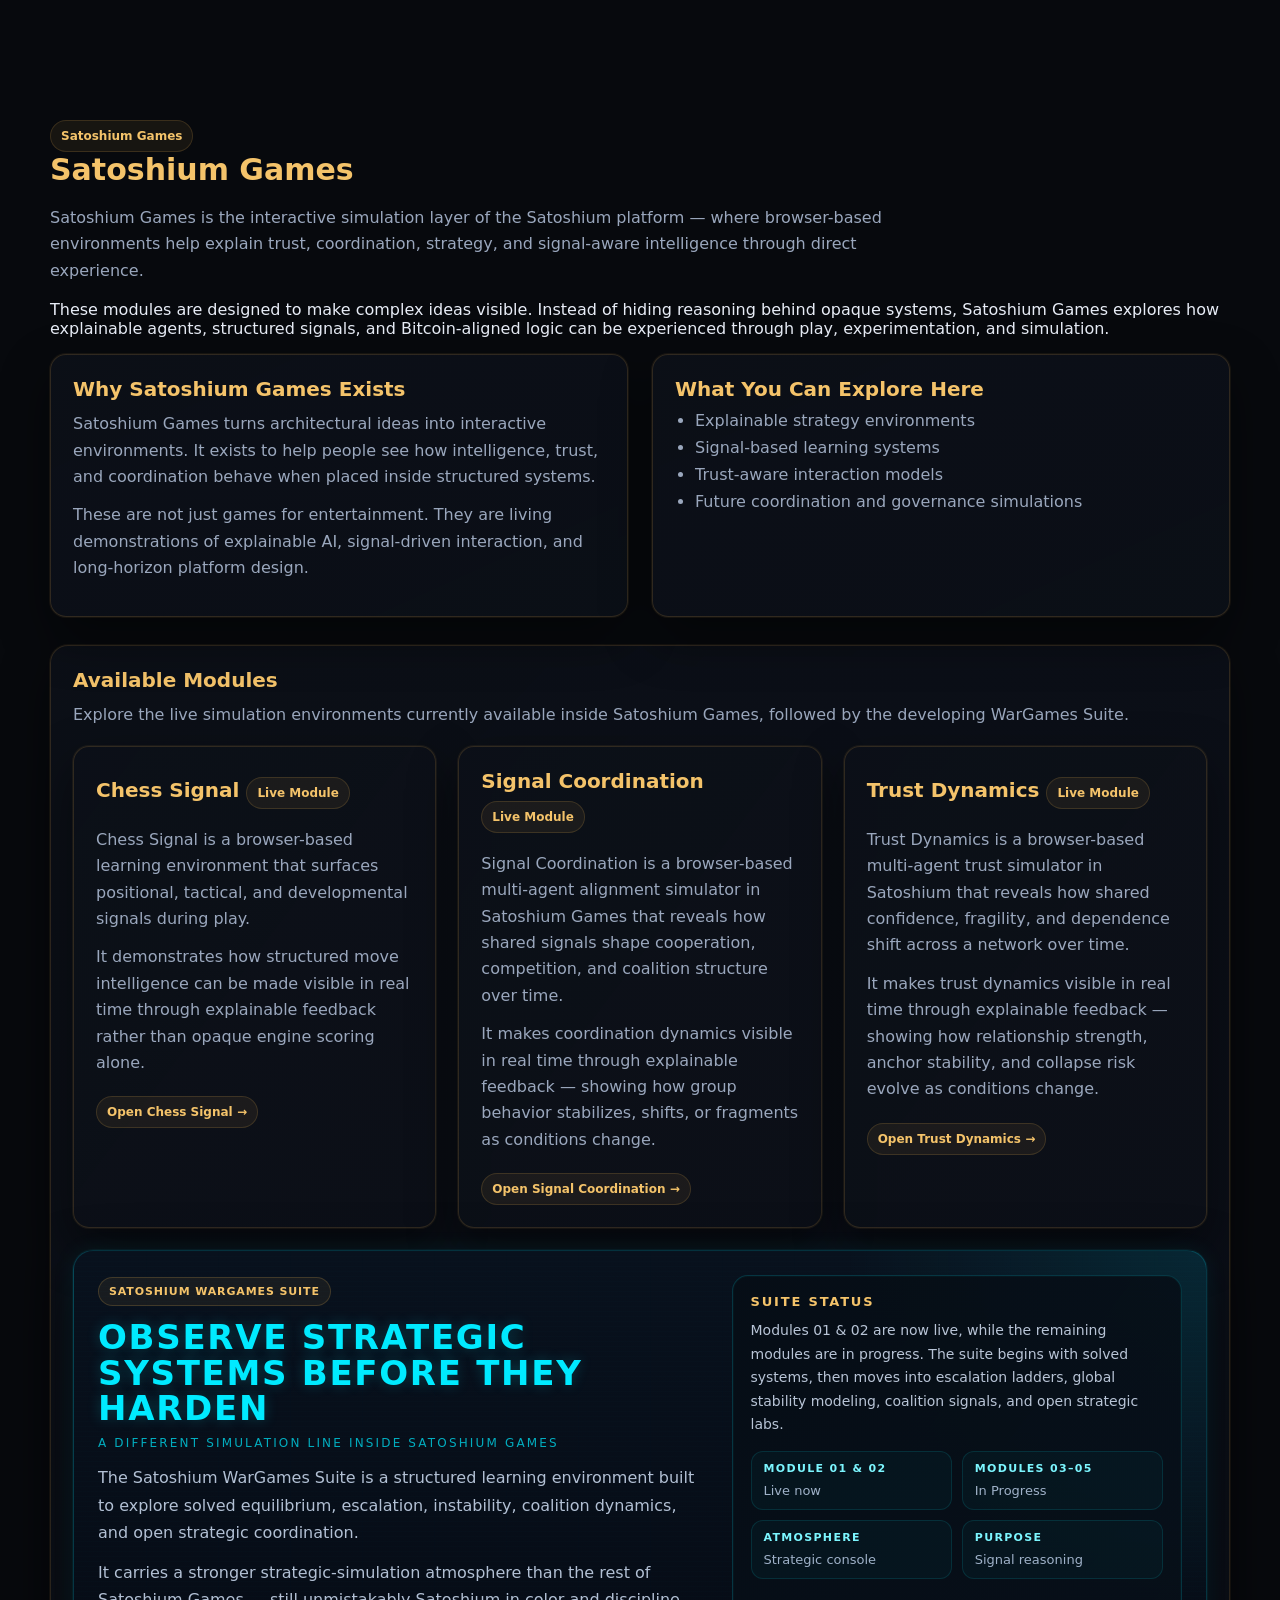
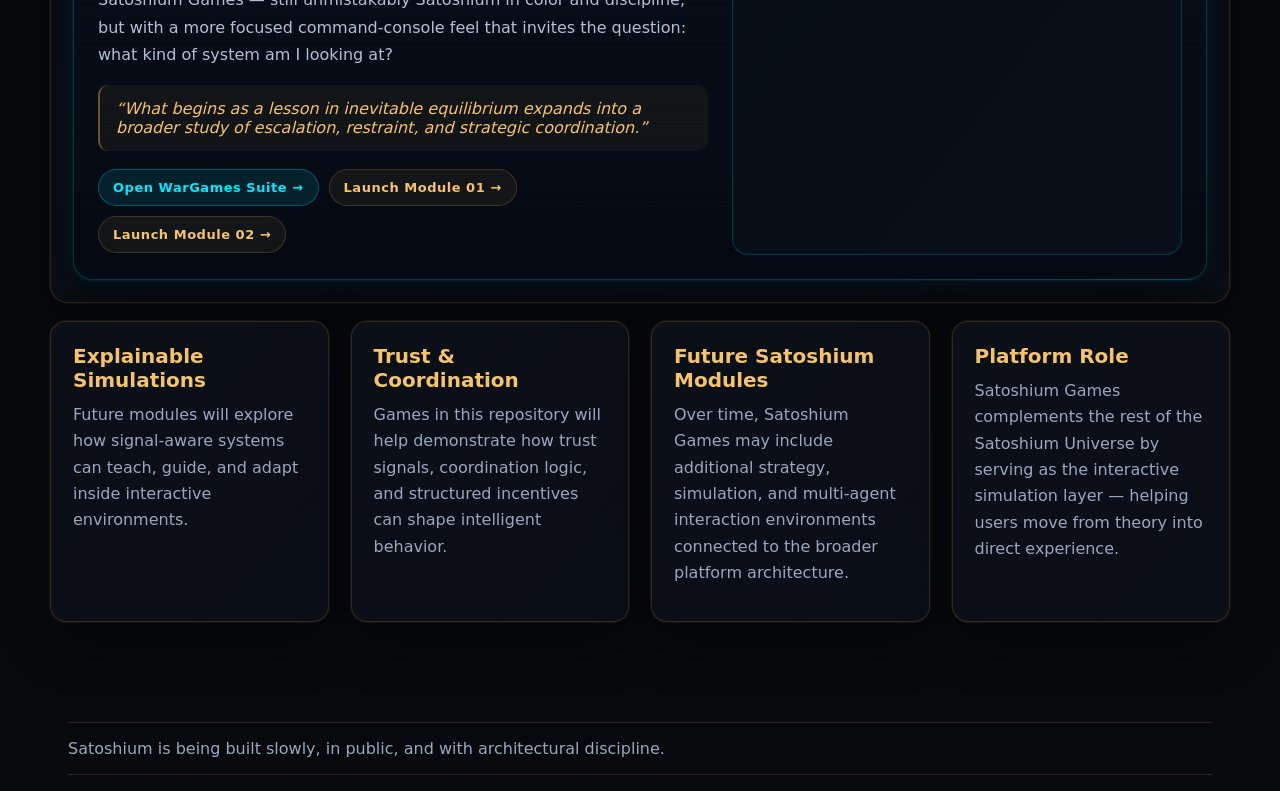
==== index.html @ 87c53e8c "Update index.html" ====
<!doctype html>
<html lang="en">
<head>
<meta charset="utf-8">
<meta name="viewport" content="width=device-width,initial-scale=1">
<link rel="icon" type="image/svg+xml" href="/assets/favicon.svg">
<link rel="alternate icon" href="/assets/favicon.ico">
<link rel="apple-touch-icon" href="/assets/apple-touch-icon.png">
<meta name="theme-color" content="#FF2BD6">

<title>Satoshium Games</title>
<style>
:root{
  --card-wm: url('https://satoshium.link/assets/seal.png');
  --bg:#07090d;
  --panel:#0c1018;
  --text:#e8edf7;
  --muted:#9aa7bd;
  --gold:#d6a34a;
  --gold2:#f4c36a;
  --line:rgba(214,163,74,.18);

  --cyan:#00eaff;
  --cyan2:#7cf6ff;
  --cyan-line:rgba(0,234,255,.18);
  --cyan-line-strong:rgba(0,234,255,.28);
  --cyan-glow:rgba(0,234,255,.12);

  --war-bg1:#050912;
  --war-bg2:#08111d;
  --war-panel:rgba(7,15,24,.95);
  --war-line:rgba(0,234,255,.18);
  --war-gold:rgba(214,163,74,.22);
}
*{box-sizing:border-box}
html,body{
  margin:0;
  padding:0;
  background:var(--bg);
  color:var(--text);
  font-family:system-ui,-apple-system,Segoe UI,Roboto,Arial,sans-serif;
}
body{padding-top:80px}
.wrap{max-width:1180px;margin:0 auto;padding:0 18px}
.wrap.content{
  opacity:0;
  transform:translateY(6px);
  animation:pageEnter .28s cubic-bezier(.22,.61,.36,1) forwards;
}
@keyframes pageEnter{
  to{opacity:1;transform:translateY(0)}
}
.content{padding:40px 0 60px}
h1{font-size:30px;color:var(--gold2);margin:0 0 10px}
h2{font-size:20px;color:var(--gold2);margin:0 0 10px}
h3{font-size:18px;margin:0 0 10px}
.muted{color:var(--muted)}
.pill{
  display:inline-flex;
  align-items:center;
  gap:8px;
  padding:8px 10px;
  border:1px solid var(--line);
  border-radius:999px;
  background:rgba(214,163,74,.08);
  color:var(--gold2);
  font-size:12px;
  font-weight:700;
  text-decoration:none;
}
.section-card{
  margin-top:28px;
  background:linear-gradient(to bottom right, rgba(12,16,24,.94), rgba(12,16,24,.88));
  border:1px solid var(--line);
  border-radius:18px;
  padding:22px;
  box-shadow:0 0 0 1px rgba(214,163,74,.08),0 20px 50px rgba(0,0,0,.45);
}
.grid{
  display:grid;
  grid-template-columns:repeat(auto-fit,minmax(260px,1fr));
  gap:22px;
  margin-top:18px;
}
.games-intro-grid{
  display:grid;
  grid-template-columns:repeat(auto-fit,minmax(320px,1fr));
  gap:24px;
}
.modules-grid-3{
  display:grid;
  grid-template-columns:repeat(3,minmax(0,1fr));
  gap:22px;
  margin-top:18px;
}
.card{
  position:relative;
  overflow:hidden;
  background:linear-gradient(to bottom right, rgba(12,16,24,.94), rgba(12,16,24,.88));
  border:1px solid var(--line);
  border-radius:16px;
  padding:22px;
  box-shadow:0 0 0 1px rgba(214,163,74,.08),0 20px 50px rgba(0,0,0,.45);
  transition:transform .15s ease, box-shadow .15s ease;
}
.card:hover{
  transform:translateY(-4px);
  box-shadow:0 0 0 1px rgba(214,163,74,.12),0 24px 60px rgba(0,0,0,.55);
}
.card::before{
  content:"";
  position:absolute;
  inset:-60px;
  background-image:var(--card-wm);
  background-repeat:no-repeat;
  background-size:min(720px,70vw);
  background-position:right -140px center;
  opacity:.03;
  filter:blur(1px);
  pointer-events:none;
}
.card p{color:var(--muted);margin:0 0 12px;line-height:1.65}
.card .pill{margin-top:8px}
.hero-note{margin-top:18px;max-width:860px;line-height:1.65}
.reflection{margin:40px auto 0;color:var(--muted)}
hr{border:none;border-top:1px solid rgba(214,163,74,.18);margin:16px 0}
ul{
  margin:0;
  padding-left:20px;
  color:var(--muted);
}
li{margin-bottom:8px}
.button{
  display:inline-block;
  margin-top:10px;
  padding:10px 14px;
  border:1px solid var(--line);
  border-radius:999px;
  background:rgba(214,163,74,.08);
  color:var(--gold2);
  font-size:13px;
  font-weight:700;
  text-decoration:none;
}
.button:hover{
  background:rgba(214,163,74,.14);
}

/* ===== WarGames Suite row ===== */
.wargames-row{
  margin-top:22px;
  position:relative;
  overflow:hidden;
  border-radius:20px;
  padding:24px;
  background:
    radial-gradient(circle at top right, rgba(0,234,255,.10), transparent 28%),
    linear-gradient(180deg, var(--war-bg2) 0%, var(--war-bg1) 100%);
  border:1px solid var(--cyan-line);
  box-shadow:
    0 0 0 1px rgba(0,234,255,.05),
    0 0 22px rgba(0,234,255,.08),
    0 24px 60px rgba(0,0,0,.52);
}
.wargames-row::before{
  content:"";
  position:absolute;
  inset:0;
  background:
    repeating-linear-gradient(
      to bottom,
      rgba(0,234,255,.024) 0px,
      rgba(0,234,255,.024) 1px,
      transparent 1px,
      transparent 5px
    );
  opacity:.38;
  pointer-events:none;
}
.wargames-row::after{
  content:"";
  position:absolute;
  inset:0;
  background:
    linear-gradient(to right, rgba(0,234,255,.03) 1px, transparent 1px),
    linear-gradient(to bottom, rgba(0,234,255,.02) 1px, transparent 1px);
  background-size:72px 72px;
  opacity:.14;
  pointer-events:none;
}

.wargames-inner{
  position:relative;
  z-index:1;
  display:grid;
  grid-template-columns:1.15fr .85fr;
  gap:24px;
  align-items:stretch;
}

.wargames-copy{
  padding:2px 0;
}

.wargames-kicker{
  display:inline-flex;
  align-items:center;
  gap:8px;
  padding:7px 10px;
  border:1px solid var(--war-gold);
  border-radius:999px;
  background:rgba(214,163,74,.08);
  color:var(--gold2);
  font-size:11px;
  font-weight:700;
  letter-spacing:.08em;
  text-transform:uppercase;
  margin-bottom:14px;
}

.wargames-title{
  margin:0 0 10px;
  color:var(--cyan);
  font-size:34px;
  line-height:1.04;
  letter-spacing:.05em;
  text-transform:uppercase;
  text-shadow:0 0 14px rgba(0,234,255,.22);
}

.wargames-subtitle{
  margin:0 0 14px;
  color:rgba(0,234,255,.72);
  font-size:12px;
  letter-spacing:.18em;
  text-transform:uppercase;
}

.wargames-copy p{
  color:#b2c0d4;
  margin:0 0 12px;
  line-height:1.72;
  max-width:720px;
}

.wargames-quote{
  margin-top:16px;
  padding:14px 16px;
  border-left:2px solid rgba(214,163,74,.45);
  background:rgba(214,163,74,.06);
  border-radius:10px;
  color:var(--gold2);
  font-style:italic;
}

.wargames-side{
  background:linear-gradient(to bottom right, rgba(6,14,22,.96), rgba(8,16,26,.92));
  border:1px solid var(--cyan-line);
  border-radius:16px;
  padding:18px;
  box-shadow:inset 0 0 0 1px rgba(0,234,255,.03);
}

.wargames-side h3{
  color:var(--gold2);
  font-size:13px;
  letter-spacing:.14em;
  text-transform:uppercase;
  margin:0 0 10px;
}

.wargames-side p{
  color:#b8c4d6;
  margin:0 0 12px;
  line-height:1.68;
  font-size:14px;
}

.wargames-status-grid{
  display:grid;
  grid-template-columns:repeat(2,minmax(0,1fr));
  gap:10px;
  margin-top:14px;
}

.wargames-status{
  border:1px solid rgba(0,234,255,.12);
  border-radius:12px;
  padding:10px 12px;
  background:rgba(0,234,255,.03);
}

.wargames-status strong{
  display:block;
  color:var(--cyan2);
  font-size:11px;
  letter-spacing:.12em;
  text-transform:uppercase;
  margin-bottom:5px;
}

.wargames-status span{
  color:#9fb1c8;
  font-size:13px;
}

.wargames-actions{
  display:flex;
  flex-wrap:wrap;
  gap:10px;
  margin-top:18px;
}

.wargames-button{
  display:inline-flex;
  align-items:center;
  gap:8px;
  padding:10px 14px;
  border-radius:999px;
  text-decoration:none;
  font-size:13px;
  font-weight:700;
  letter-spacing:.04em;
}

.wargames-button.primary{
  border:1px solid var(--cyan-line-strong);
  background:rgba(0,234,255,.10);
  color:var(--cyan);
}

.wargames-button.primary:hover{
  background:rgba(0,234,255,.14);
}

.wargames-button.secondary{
  border:1px solid rgba(214,163,74,.22);
  background:rgba(214,163,74,.07);
  color:var(--gold2);
}

.wargames-button.secondary:hover{
  background:rgba(214,163,74,.11);
}

.section-subnote{
  color:var(--muted);
  margin-top:6px;
  line-height:1.65;
}

@media (max-width:980px){
  .modules-grid-3{
    grid-template-columns:1fr;
  }
  .wargames-inner{
    grid-template-columns:1fr;
  }
}

@media (max-width:640px){
  .wargames-title{font-size:28px}
}
</style>
</head>
<body id="top">
<div id="topbar-slot" data-topbar="universe"></div>
<script src="https://satoshium.link/components/topbar-loader.js"></script>

<main class="wrap content">
  <div class="pill">Satoshium Games</div>
  <h1>Satoshium Games</h1>
  <p class="muted hero-note">
    Satoshium Games is the interactive simulation layer of the Satoshium platform — where browser-based environments help explain trust, coordination, strategy, and signal-aware intelligence through direct experience.
  </p>
  <p>
    These modules are designed to make complex ideas visible. Instead of hiding reasoning behind opaque systems, Satoshium Games explores how explainable agents, structured signals, and Bitcoin-aligned logic can be experienced through play, experimentation, and simulation.
  </p>

  <div class="games-intro-grid">

    <div class="card">
      <h2>Why Satoshium Games Exists</h2>
      <p>
        Satoshium Games turns architectural ideas into interactive environments. It exists to help people see how intelligence, trust, and coordination behave when placed inside structured systems.
      </p>
      <p>
        These are not just games for entertainment. They are living demonstrations of explainable AI, signal-driven interaction, and long-horizon platform design.
      </p>
    </div>

    <div class="card">
      <h2>What You Can Explore Here</h2>
      <ul>
        <li>Explainable strategy environments</li>
        <li>Signal-based learning systems</li>
        <li>Trust-aware interaction models</li>
        <li>Future coordination and governance simulations</li>
      </ul>
    </div>

  </div>

  <section class="section-card" style="--card-wm:url('https://satoshium.link/assets/seal.png');">
    <h2>Available Modules</h2>
    <p class="section-subnote">
      Explore the live simulation environments currently available inside Satoshium Games, followed by the developing WarGames Suite.
    </p>

    <div class="modules-grid-3">

      <div class="card" style="--card-wm:url('https://satoshium.link/assets/seal.png');">
        <h2>Chess Signal <span class="pill" style="margin-bottom:8px;">Live Module</span></h2>
        <p>
          Chess Signal is a browser-based learning environment that surfaces positional, tactical, and developmental signals during play.
        </p>
        <p>
          It demonstrates how structured move intelligence can be made visible in real time through explainable feedback rather than opaque engine scoring alone.
        </p>
        <a href="./apps/chess-signal/" class="pill">Open Chess Signal →</a>
      </div>

      <div class="card" style="--card-wm:url('https://satoshium.link/assets/seal.png');">
        <h2>Signal Coordination <span class="pill" style="margin-bottom:8px;">Live Module</span></h2>
        <p>
          Signal Coordination is a browser-based multi-agent alignment simulator in Satoshium Games that reveals how shared signals shape cooperation, competition, and coalition structure over time.
        </p>
        <p>
          It makes coordination dynamics visible in real time through explainable feedback — showing how group behavior stabilizes, shifts, or fragments as conditions change.
        </p>
        <a href="./apps/signal-coordination/" class="pill">Open Signal Coordination →</a>
      </div>

      <div class="card" style="--card-wm:url('https://satoshium.link/assets/seal.png');">
        <h2>Trust Dynamics <span class="pill" style="margin-bottom:8px;">Live Module</span></h2>
        <p>
          Trust Dynamics is a browser-based multi-agent trust simulator in Satoshium that reveals how shared confidence, fragility, and dependence shift across a network over time.
        </p>
        <p>
          It makes trust dynamics visible in real time through explainable feedback — showing how relationship strength, anchor stability, and collapse risk evolve as conditions change.
        </p>
        <a href="./apps/trust-dynamics/" class="pill">Open Trust Dynamics →</a>
      </div>

    </div>

    <div class="wargames-row">
      <div class="wargames-inner">

        <div class="wargames-copy">
          <div class="wargames-kicker">Satoshium WarGames Suite</div>
          <h2 class="wargames-title">Observe strategic systems before they harden</h2>
          <div class="wargames-subtitle">A different simulation line inside Satoshium Games</div>
          <p>
            The Satoshium WarGames Suite is a structured learning environment built to explore solved equilibrium, escalation, instability, coalition dynamics, and open strategic coordination.
          </p>
          <p>
            It carries a stronger strategic-simulation atmosphere than the rest of Satoshium Games — still unmistakably Satoshium in color and discipline, but with a more focused command-console feel that invites the question: what kind of system am I looking at?
          </p>
          <div class="wargames-quote">
            “What begins as a lesson in inevitable equilibrium expands into a broader study of escalation, restraint, and strategic coordination.”
          </div>

          <div class="wargames-actions">
            <a href="./apps/wargames-suite/" class="wargames-button primary">Open WarGames Suite →</a>
            <a href="https://satoshium.games/apps/wargames-suite/tic-tac-toe-signal/" class="wargames-button secondary">Launch Module 01 →</a>
            <a href="https://satoshium.games/apps/wargames-suite/escalation-ladder/" class="wargames-button secondary">Launch Module 02 →</a>
          </div>
        </div>

        <aside class="wargames-side">
          <h3>Suite Status</h3>
          <p>
            Modules 01 & 02 are now live, while the remaining modules are in progress. The suite begins with solved systems, then moves into escalation ladders, global stability modeling, coalition signals, and open strategic labs.
          </p>
          <div class="wargames-status-grid">
            <div class="wargames-status">
              <strong>Module 01 & 02</strong>
              <span>Live now</span>
            </div>
            <div class="wargames-status">
              <strong>Modules 03–05</strong>
              <span>In Progress</span>
            </div>
            <div class="wargames-status">
              <strong>Atmosphere</strong>
              <span>Strategic console</span>
            </div>
            <div class="wargames-status">
              <strong>Purpose</strong>
              <span>Signal reasoning</span>
            </div>
          </div>
        </aside>

      </div>
    </div>

  </section>

  <section>
    <div class="grid">

      <div class="card" style="--card-wm:url('https://satoshium.link/assets/seal.png');">
        <h2>Explainable Simulations</h2>
        <p>
          Future modules will explore how signal-aware systems can teach, guide, and adapt inside interactive environments.
        </p>
      </div>

      <div class="card" style="--card-wm:url('https://satoshium.link/assets/seal.png');">
        <h2>Trust &amp; Coordination</h2>
        <p>
          Games in this repository will help demonstrate how trust signals, coordination logic, and structured incentives can shape intelligent behavior.
        </p>
      </div>

      <div class="card" style="--card-wm:url('https://satoshium.link/assets/seal.png');">
        <h2>Future Satoshium Modules</h2>
        <p>
          Over time, Satoshium Games may include additional strategy, simulation, and multi-agent interaction environments connected to the broader platform architecture.
        </p>
      </div>

      <div class="card" style="--card-wm:url('https://satoshium.link/assets/seal.png');">
        <h2>Platform Role</h2>
        <p>
          Satoshium Games complements the rest of the Satoshium Universe by serving as the interactive simulation layer — helping users move from theory into direct experience.
        </p>
      </div>

    </div>
  </section>
</main>

<div class="wrap reflection">
  <hr>
  <div id="random-saying" class="muted" style="margin-bottom:14px; max-width:760px;">
    Satoshium is being built slowly, in public, and with architectural discipline.
  </div>
  <hr>
  <div id="footer-container"></div>
</div>

<script src="https://satoshium.link/assets/sayings.js"></script>
<script>
fetch("https://satoshium.link/components/footer.html")
  .then(response => response.text())
  .then(data => {
    document.getElementById("footer-container").innerHTML = data;
  });
</script>
<!-- Cloudflare Web Analytics --><script defer src='https://static.cloudflareinsights.com/beacon.min.js' data-cf-beacon='{"token": "1183478d1adc4f7ab3d63ff8cfaf459b"}'></script><!-- End Cloudflare Web Analytics -->
</body>
</html>
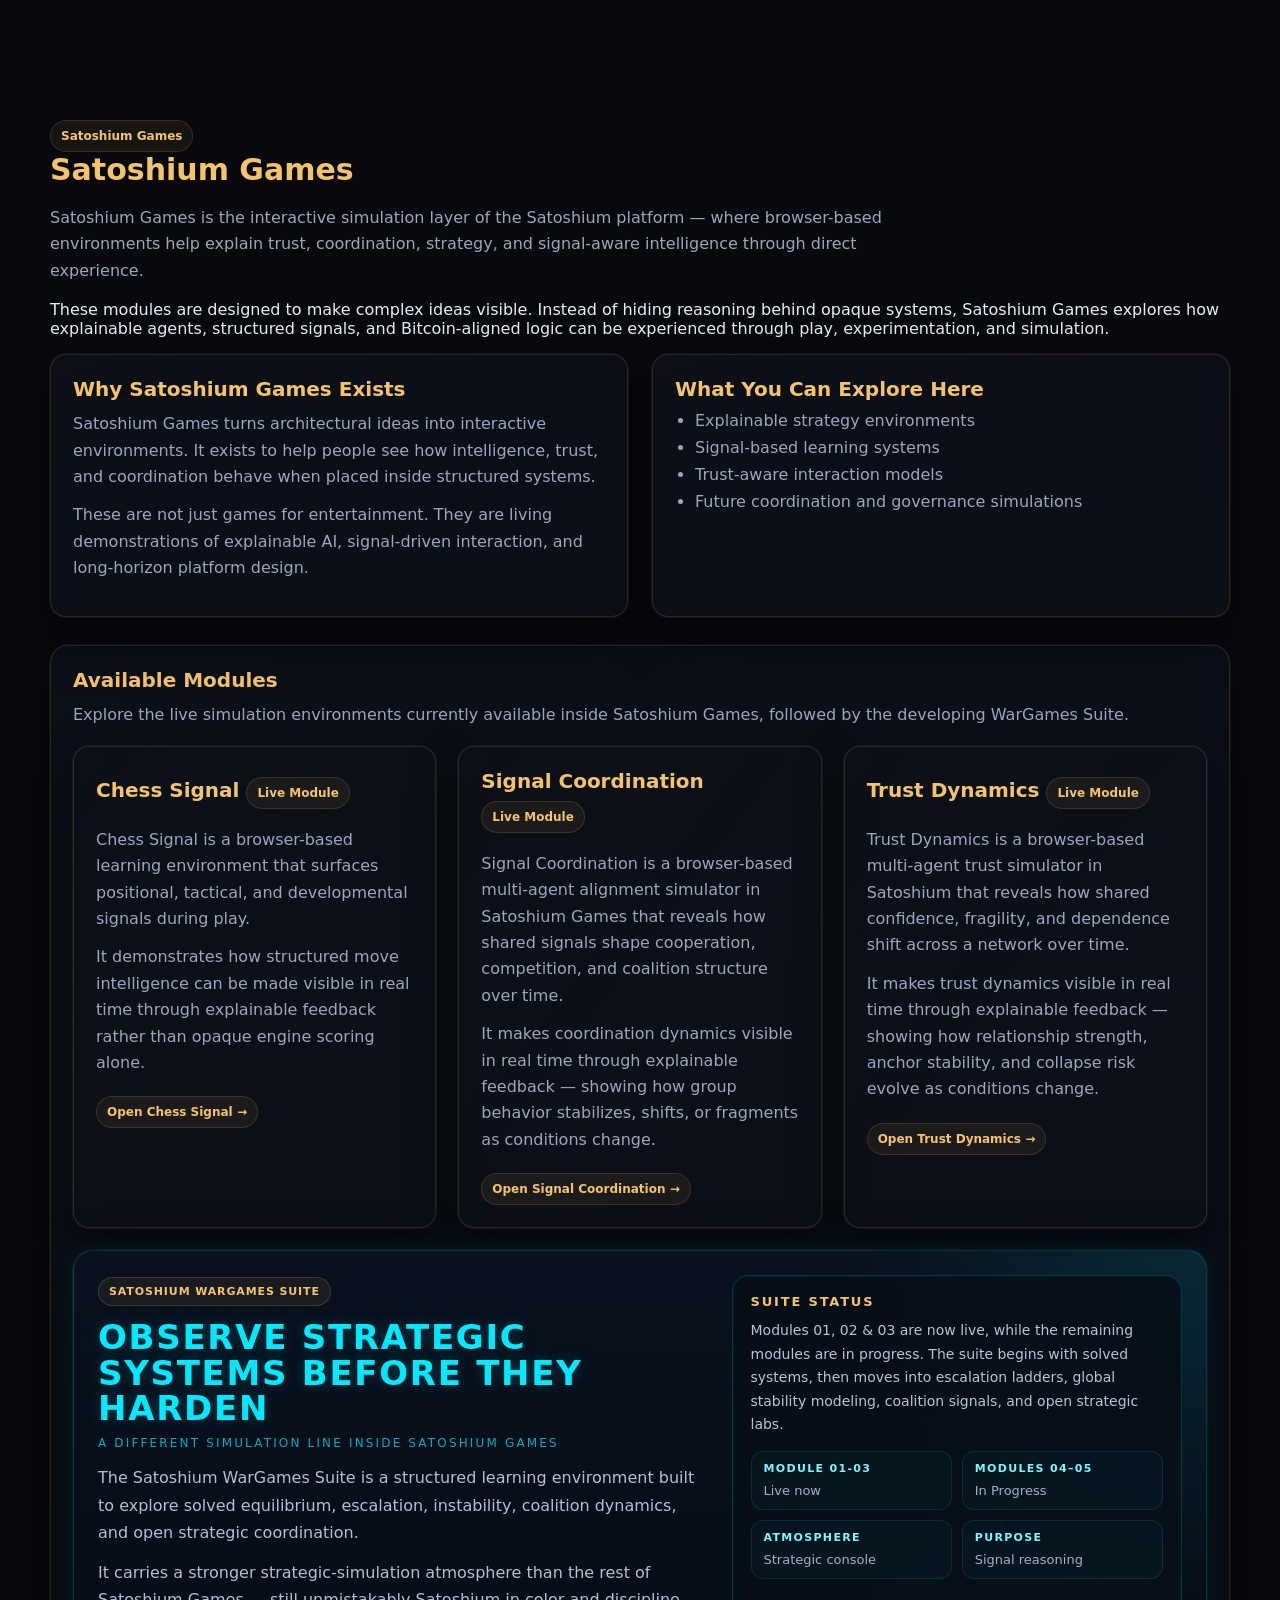
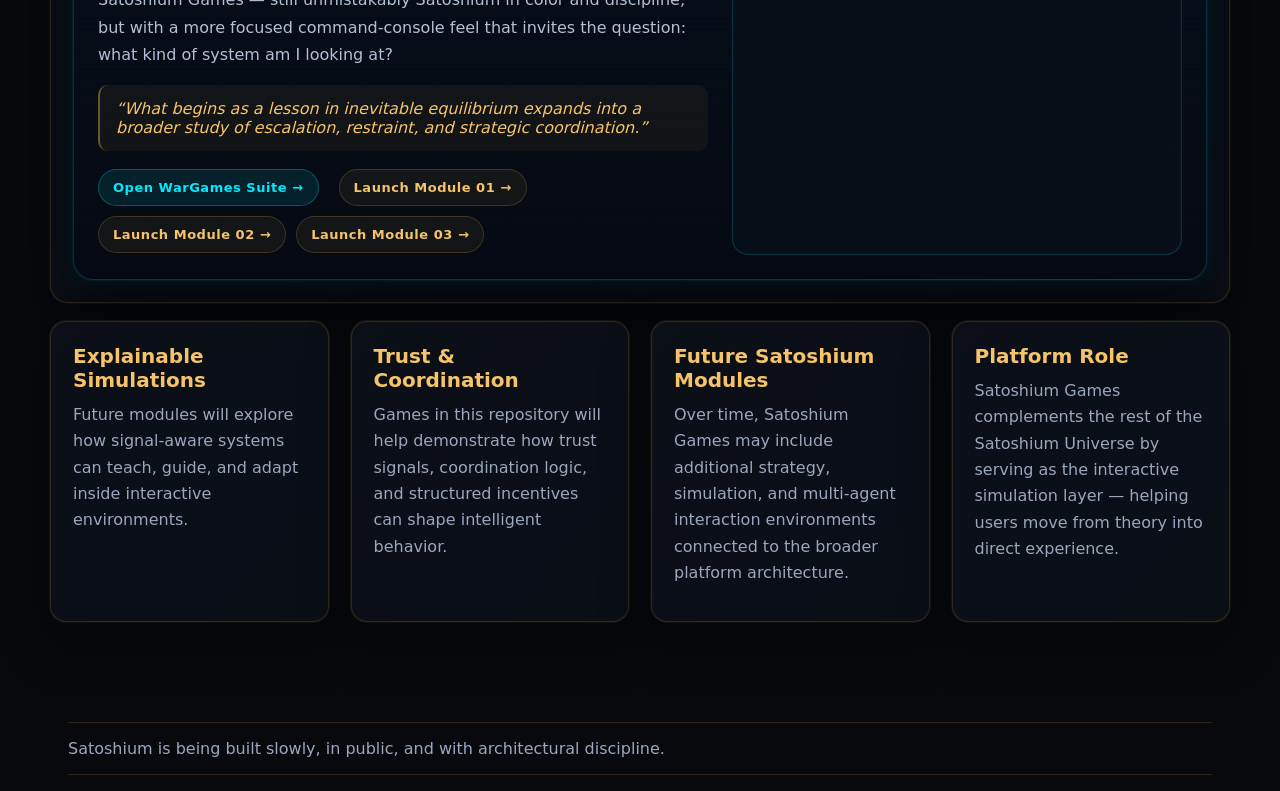
==== commit e012ae0c: "Update index.html" ====
--- a/index.html
+++ b/index.html
@@ -463,23 +463,25 @@
 
           <div class="wargames-actions">
             <a href="./apps/wargames-suite/" class="wargames-button primary">Open WarGames Suite →</a>
+            <p></p>
             <a href="https://satoshium.games/apps/wargames-suite/tic-tac-toe-signal/" class="wargames-button secondary">Launch Module 01 →</a>
             <a href="https://satoshium.games/apps/wargames-suite/escalation-ladder/" class="wargames-button secondary">Launch Module 02 →</a>
+            <a href="https://satoshium.games/apps/wargames-suite/global-stability/" class="wargames-button secondary">Launch Module 03 →</a>
           </div>
         </div>
 
         <aside class="wargames-side">
           <h3>Suite Status</h3>
           <p>
-            Modules 01 & 02 are now live, while the remaining modules are in progress. The suite begins with solved systems, then moves into escalation ladders, global stability modeling, coalition signals, and open strategic labs.
+            Modules 01, 02 & 03 are now live, while the remaining modules are in progress. The suite begins with solved systems, then moves into escalation ladders, global stability modeling, coalition signals, and open strategic labs.
           </p>
           <div class="wargames-status-grid">
             <div class="wargames-status">
-              <strong>Module 01 & 02</strong>
+              <strong>Module 01-03</strong>
               <span>Live now</span>
             </div>
             <div class="wargames-status">
-              <strong>Modules 03–05</strong>
+              <strong>Modules 04–05</strong>
               <span>In Progress</span>
             </div>
             <div class="wargames-status">
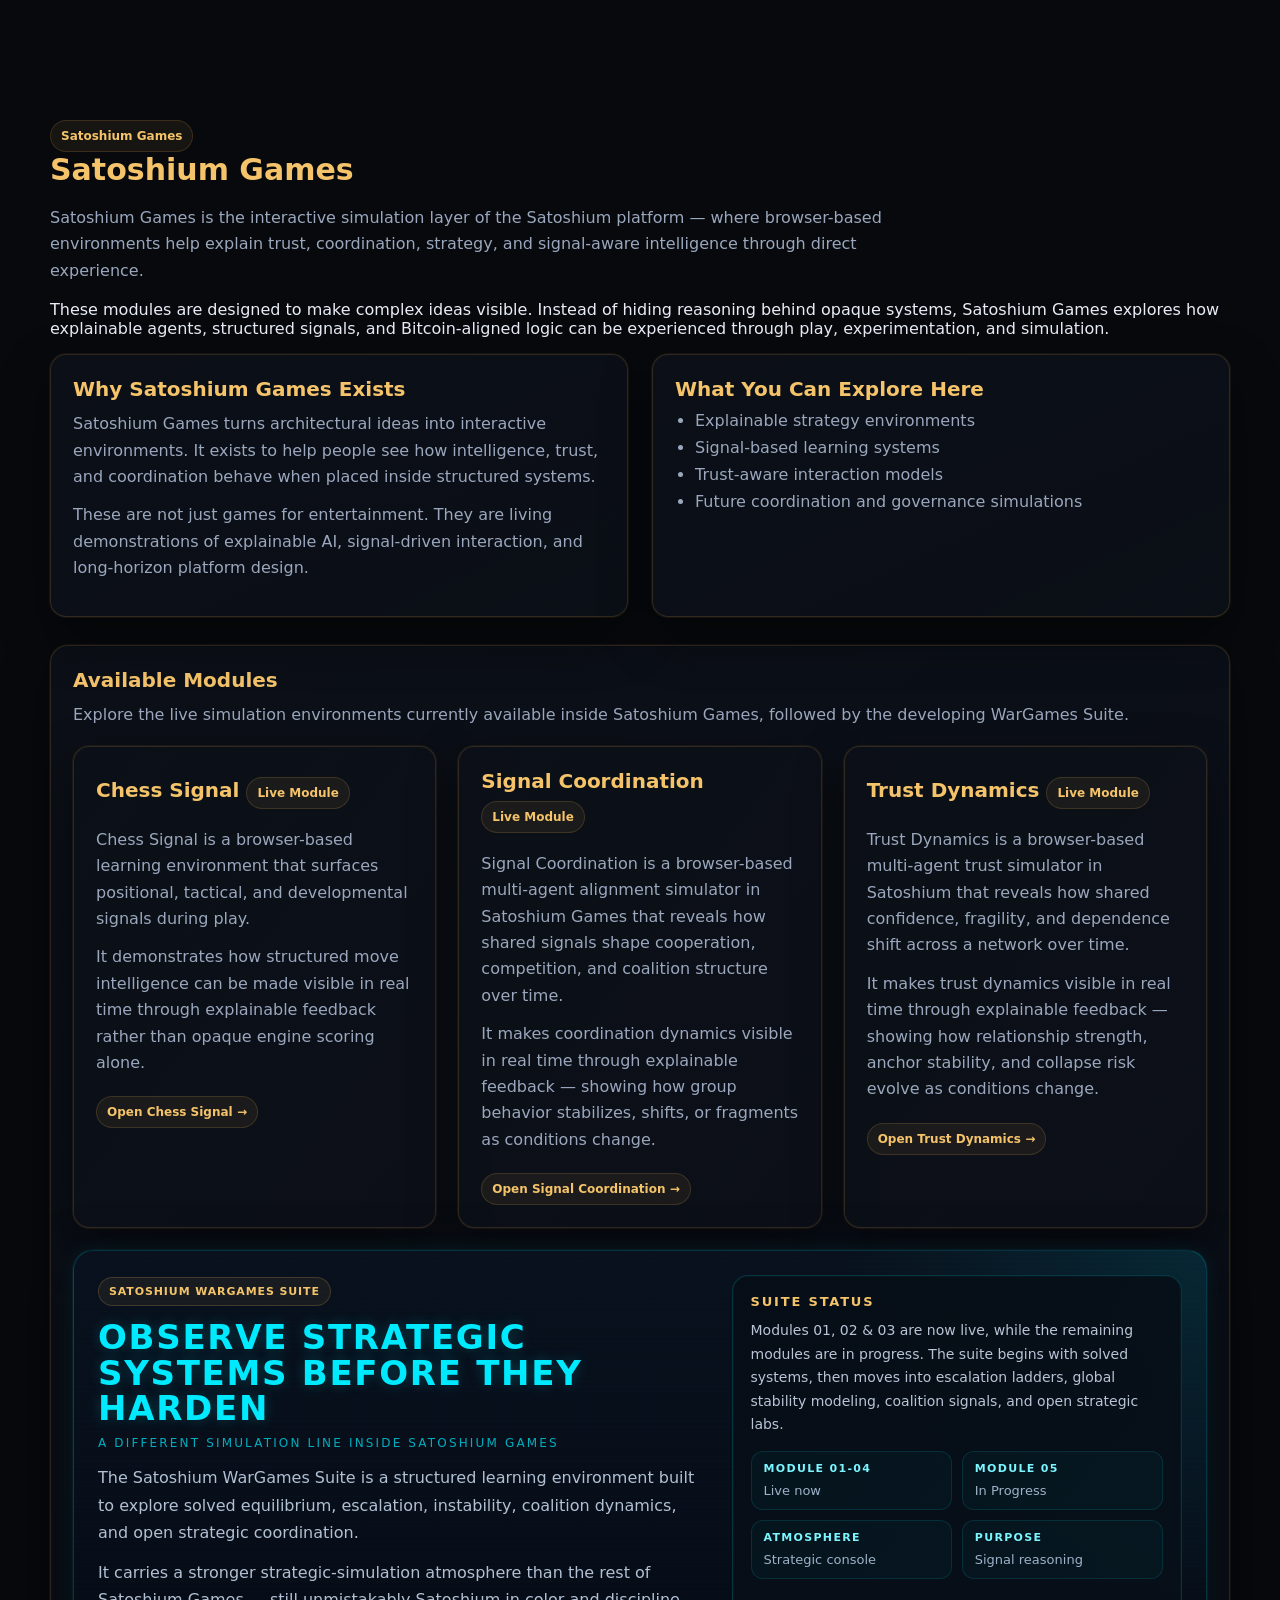
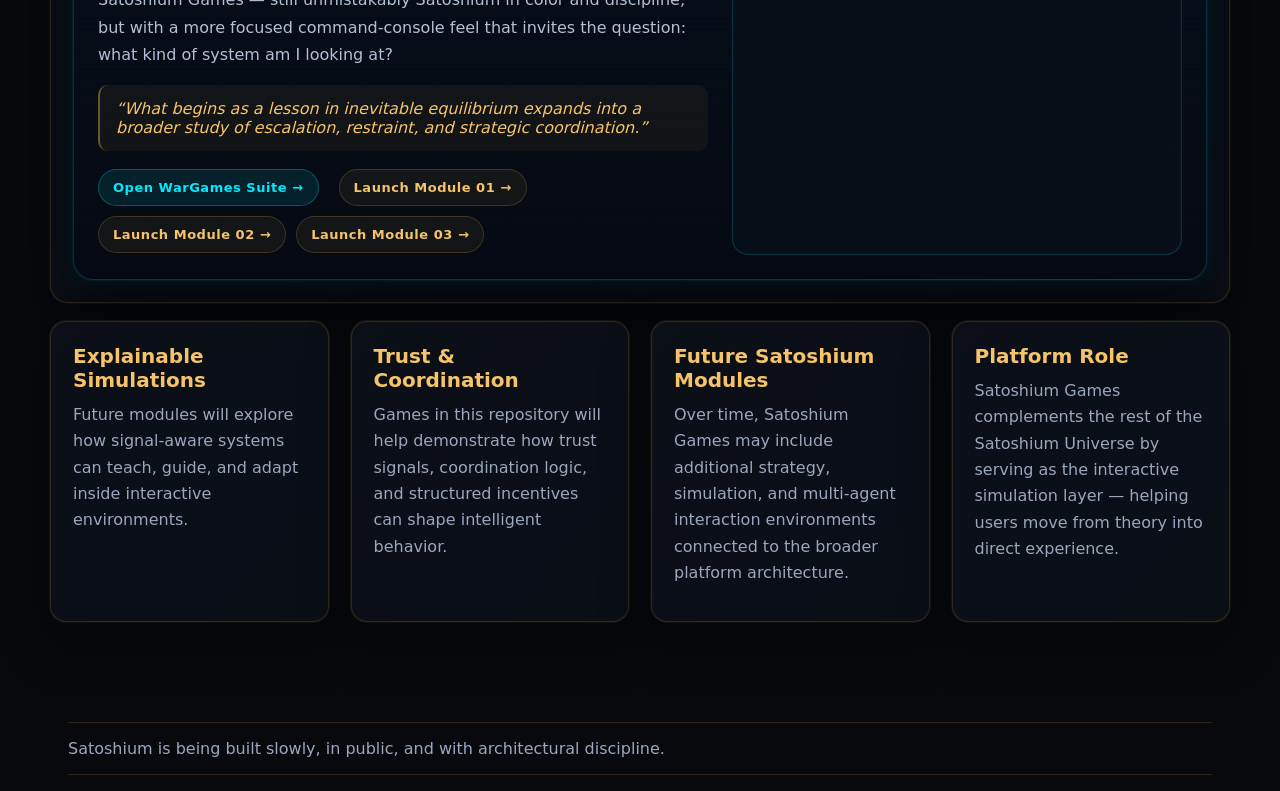
==== commit 488248aa: "Update index.html" ====
--- a/index.html
+++ b/index.html
@@ -477,11 +477,11 @@
           </p>
           <div class="wargames-status-grid">
             <div class="wargames-status">
-              <strong>Module 01-03</strong>
+              <strong>Module 01-04</strong>
               <span>Live now</span>
             </div>
             <div class="wargames-status">
-              <strong>Modules 04–05</strong>
+              <strong>Module 05</strong>
               <span>In Progress</span>
             </div>
             <div class="wargames-status">
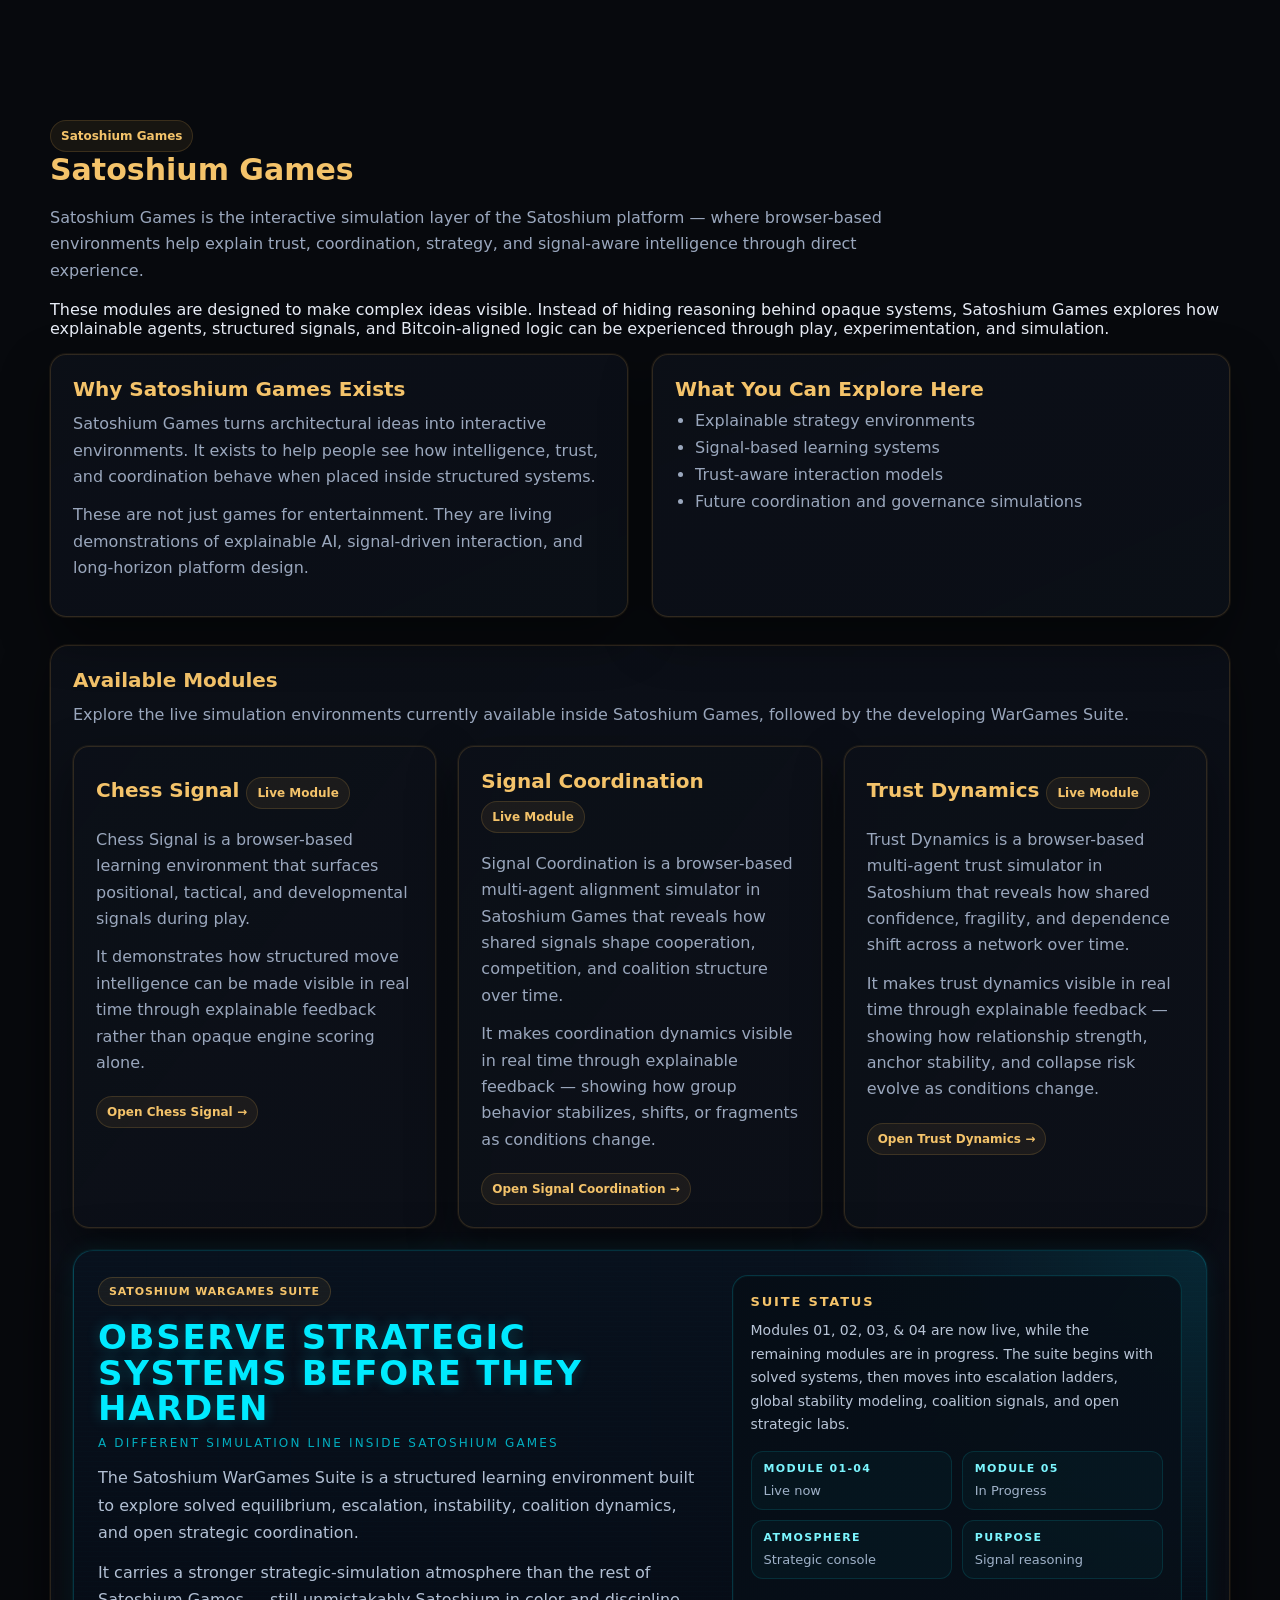
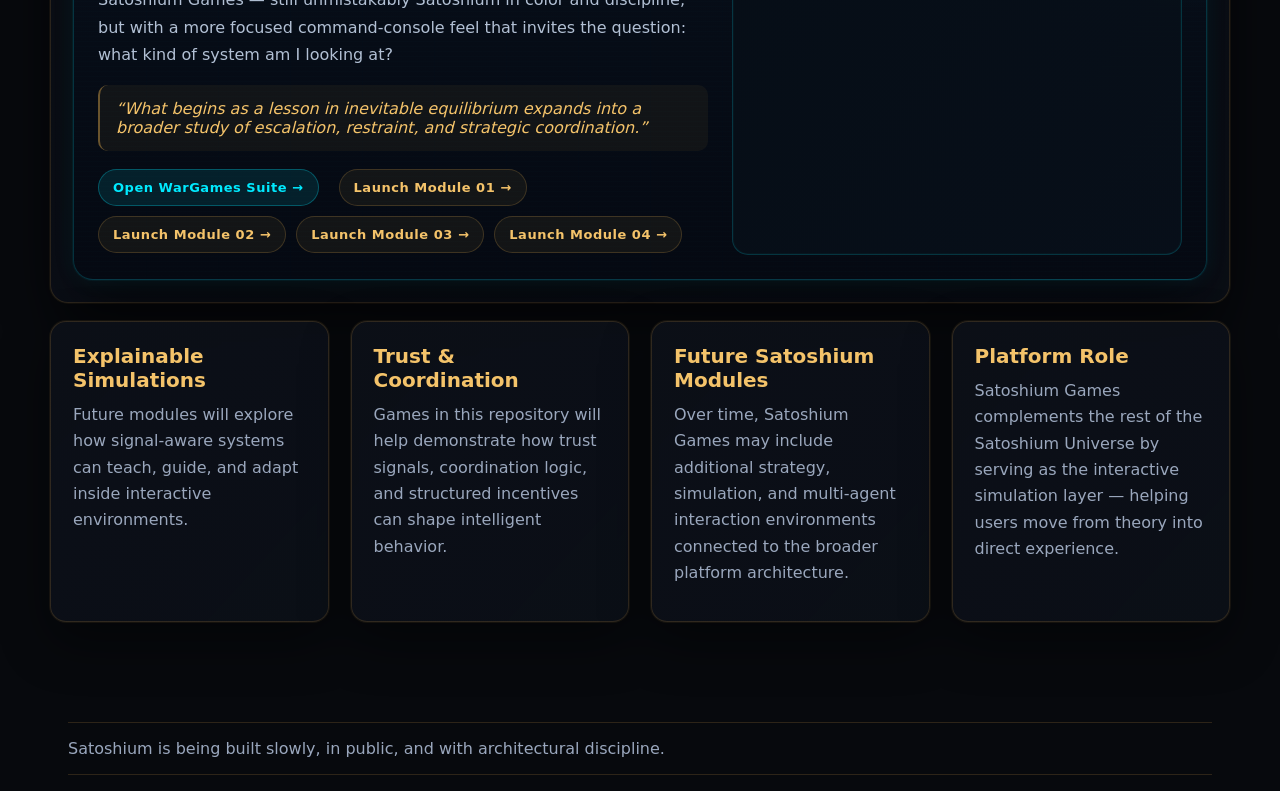
==== commit cb5e77a1: "Update index.html" ====
--- a/index.html
+++ b/index.html
@@ -467,13 +467,14 @@
             <a href="https://satoshium.games/apps/wargames-suite/tic-tac-toe-signal/" class="wargames-button secondary">Launch Module 01 →</a>
             <a href="https://satoshium.games/apps/wargames-suite/escalation-ladder/" class="wargames-button secondary">Launch Module 02 →</a>
             <a href="https://satoshium.games/apps/wargames-suite/global-stability/" class="wargames-button secondary">Launch Module 03 →</a>
+            <a href="https://satoshium.games/apps/wargames-suite/coalition-signals/" class="wargames-button secondary">Launch Module 04 →</a>
           </div>
         </div>
 
         <aside class="wargames-side">
           <h3>Suite Status</h3>
           <p>
-            Modules 01, 02 & 03 are now live, while the remaining modules are in progress. The suite begins with solved systems, then moves into escalation ladders, global stability modeling, coalition signals, and open strategic labs.
+            Modules 01, 02, 03, & 04 are now live, while the remaining modules are in progress. The suite begins with solved systems, then moves into escalation ladders, global stability modeling, coalition signals, and open strategic labs.
           </p>
           <div class="wargames-status-grid">
             <div class="wargames-status">
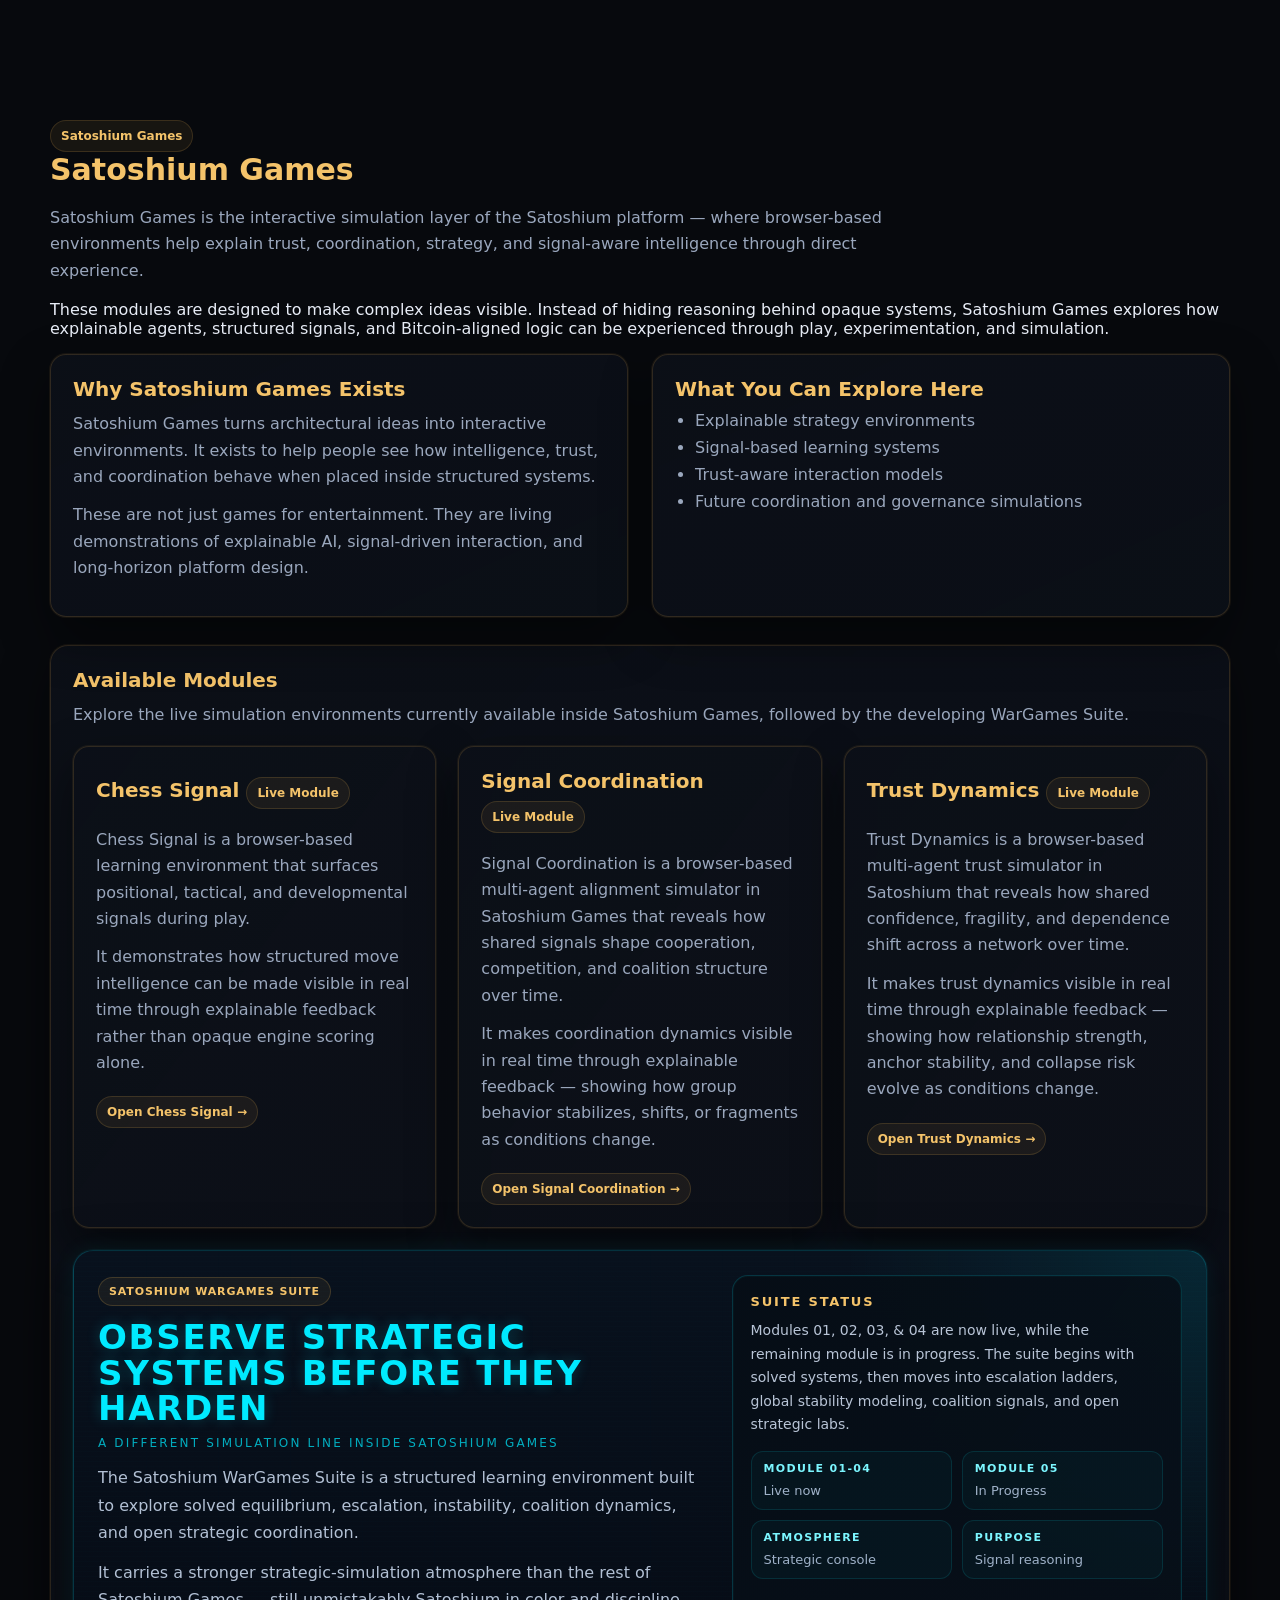
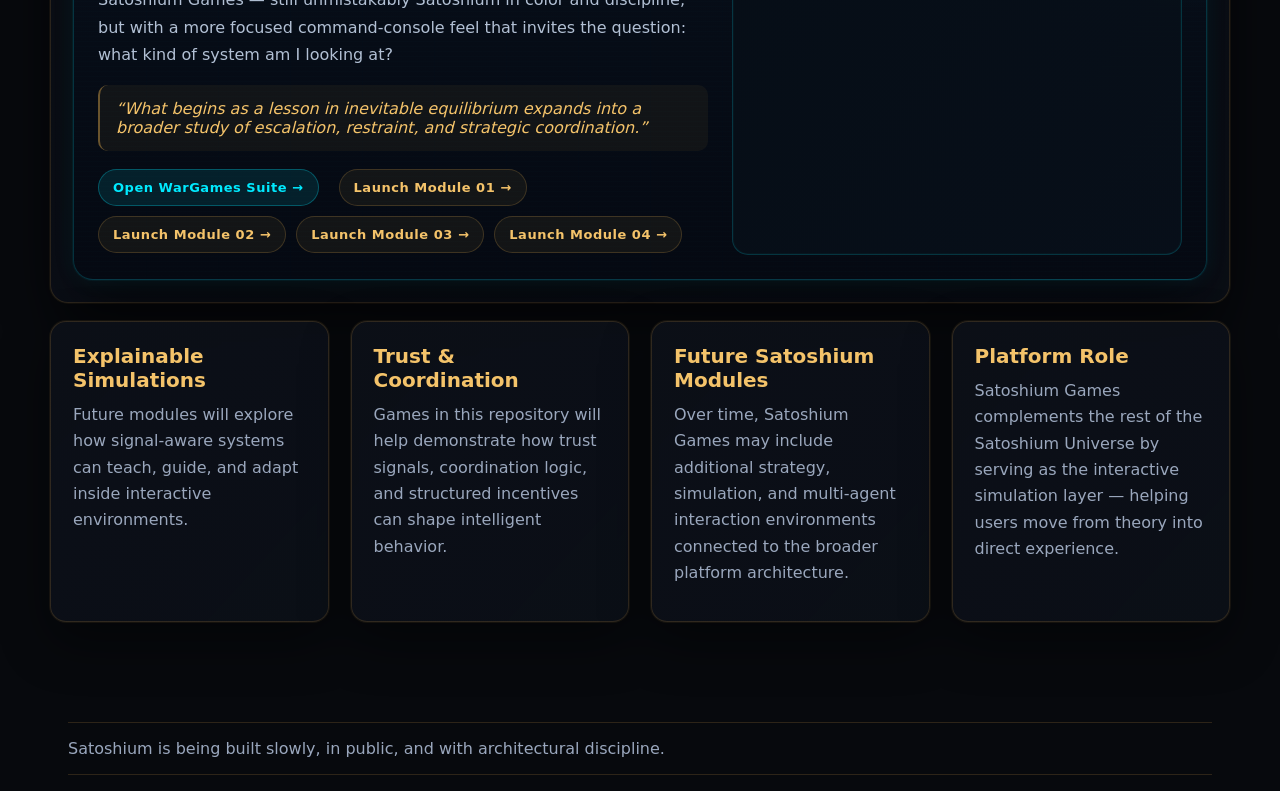
==== commit 408a256d: "Update index.html" ====
--- a/index.html
+++ b/index.html
@@ -474,7 +474,7 @@
         <aside class="wargames-side">
           <h3>Suite Status</h3>
           <p>
-            Modules 01, 02, 03, & 04 are now live, while the remaining modules are in progress. The suite begins with solved systems, then moves into escalation ladders, global stability modeling, coalition signals, and open strategic labs.
+            Modules 01, 02, 03, & 04 are now live, while the remaining module is in progress. The suite begins with solved systems, then moves into escalation ladders, global stability modeling, coalition signals, and open strategic labs.
           </p>
           <div class="wargames-status-grid">
             <div class="wargames-status">
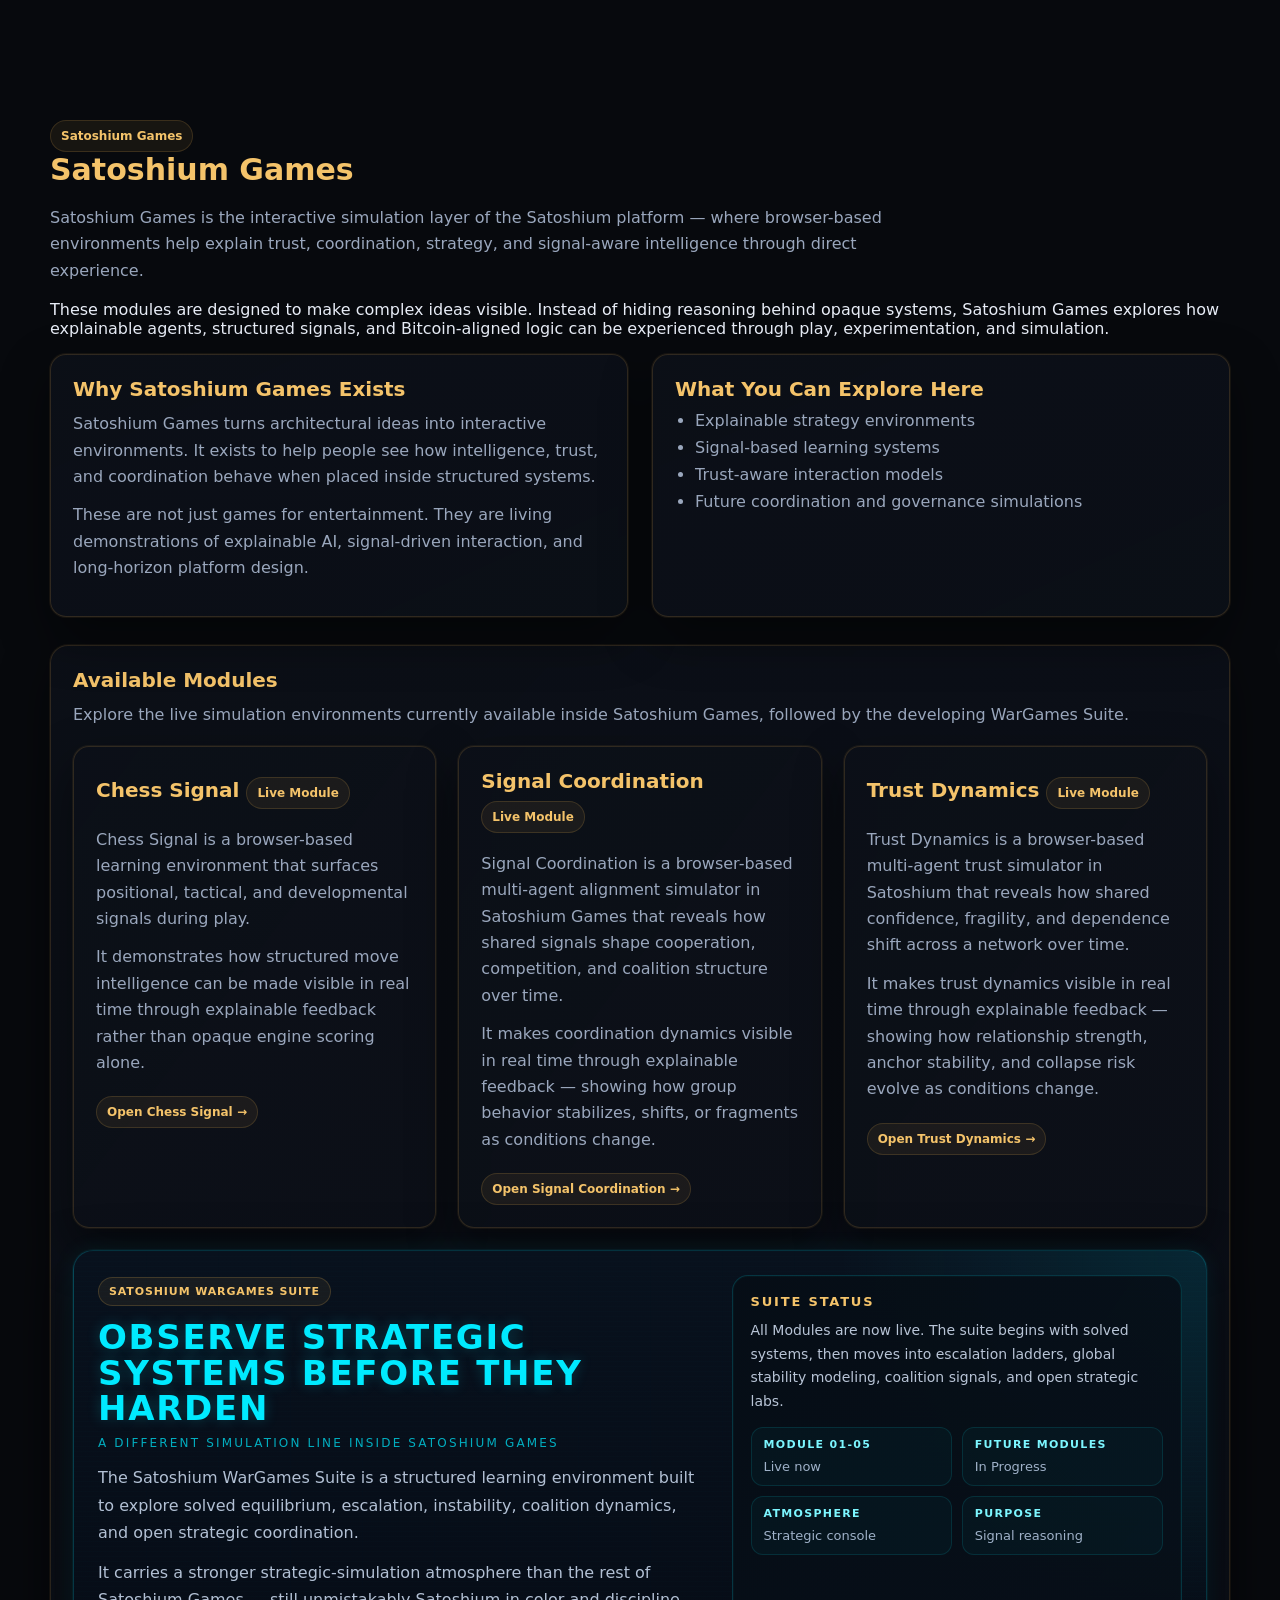
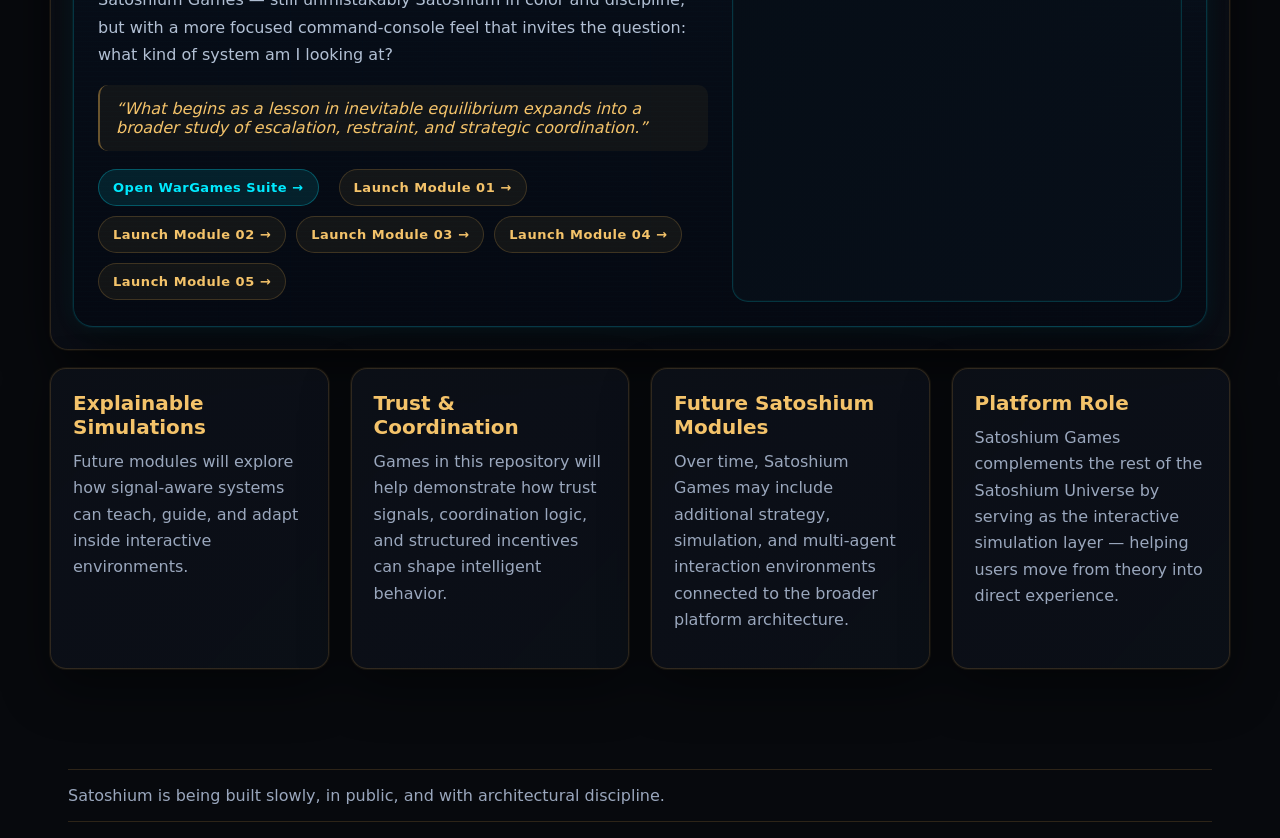
==== commit e20ecc7a: "Update index.html" ====
--- a/index.html
+++ b/index.html
@@ -468,21 +468,22 @@
             <a href="https://satoshium.games/apps/wargames-suite/escalation-ladder/" class="wargames-button secondary">Launch Module 02 →</a>
             <a href="https://satoshium.games/apps/wargames-suite/global-stability/" class="wargames-button secondary">Launch Module 03 →</a>
             <a href="https://satoshium.games/apps/wargames-suite/coalition-signals/" class="wargames-button secondary">Launch Module 04 →</a>
+            <a href="https://satoshium.games/apps/wargames-suite/strategic-signal-lab/" class="wargames-button secondary">Launch Module 05 →</a>
           </div>
         </div>
 
         <aside class="wargames-side">
           <h3>Suite Status</h3>
           <p>
-            Modules 01, 02, 03, & 04 are now live, while the remaining module is in progress. The suite begins with solved systems, then moves into escalation ladders, global stability modeling, coalition signals, and open strategic labs.
+            All Modules are now live. The suite begins with solved systems, then moves into escalation ladders, global stability modeling, coalition signals, and open strategic labs.
           </p>
           <div class="wargames-status-grid">
             <div class="wargames-status">
-              <strong>Module 01-04</strong>
+              <strong>Module 01-05</strong>
               <span>Live now</span>
             </div>
             <div class="wargames-status">
-              <strong>Module 05</strong>
+              <strong>Future Modules</strong>
               <span>In Progress</span>
             </div>
             <div class="wargames-status">
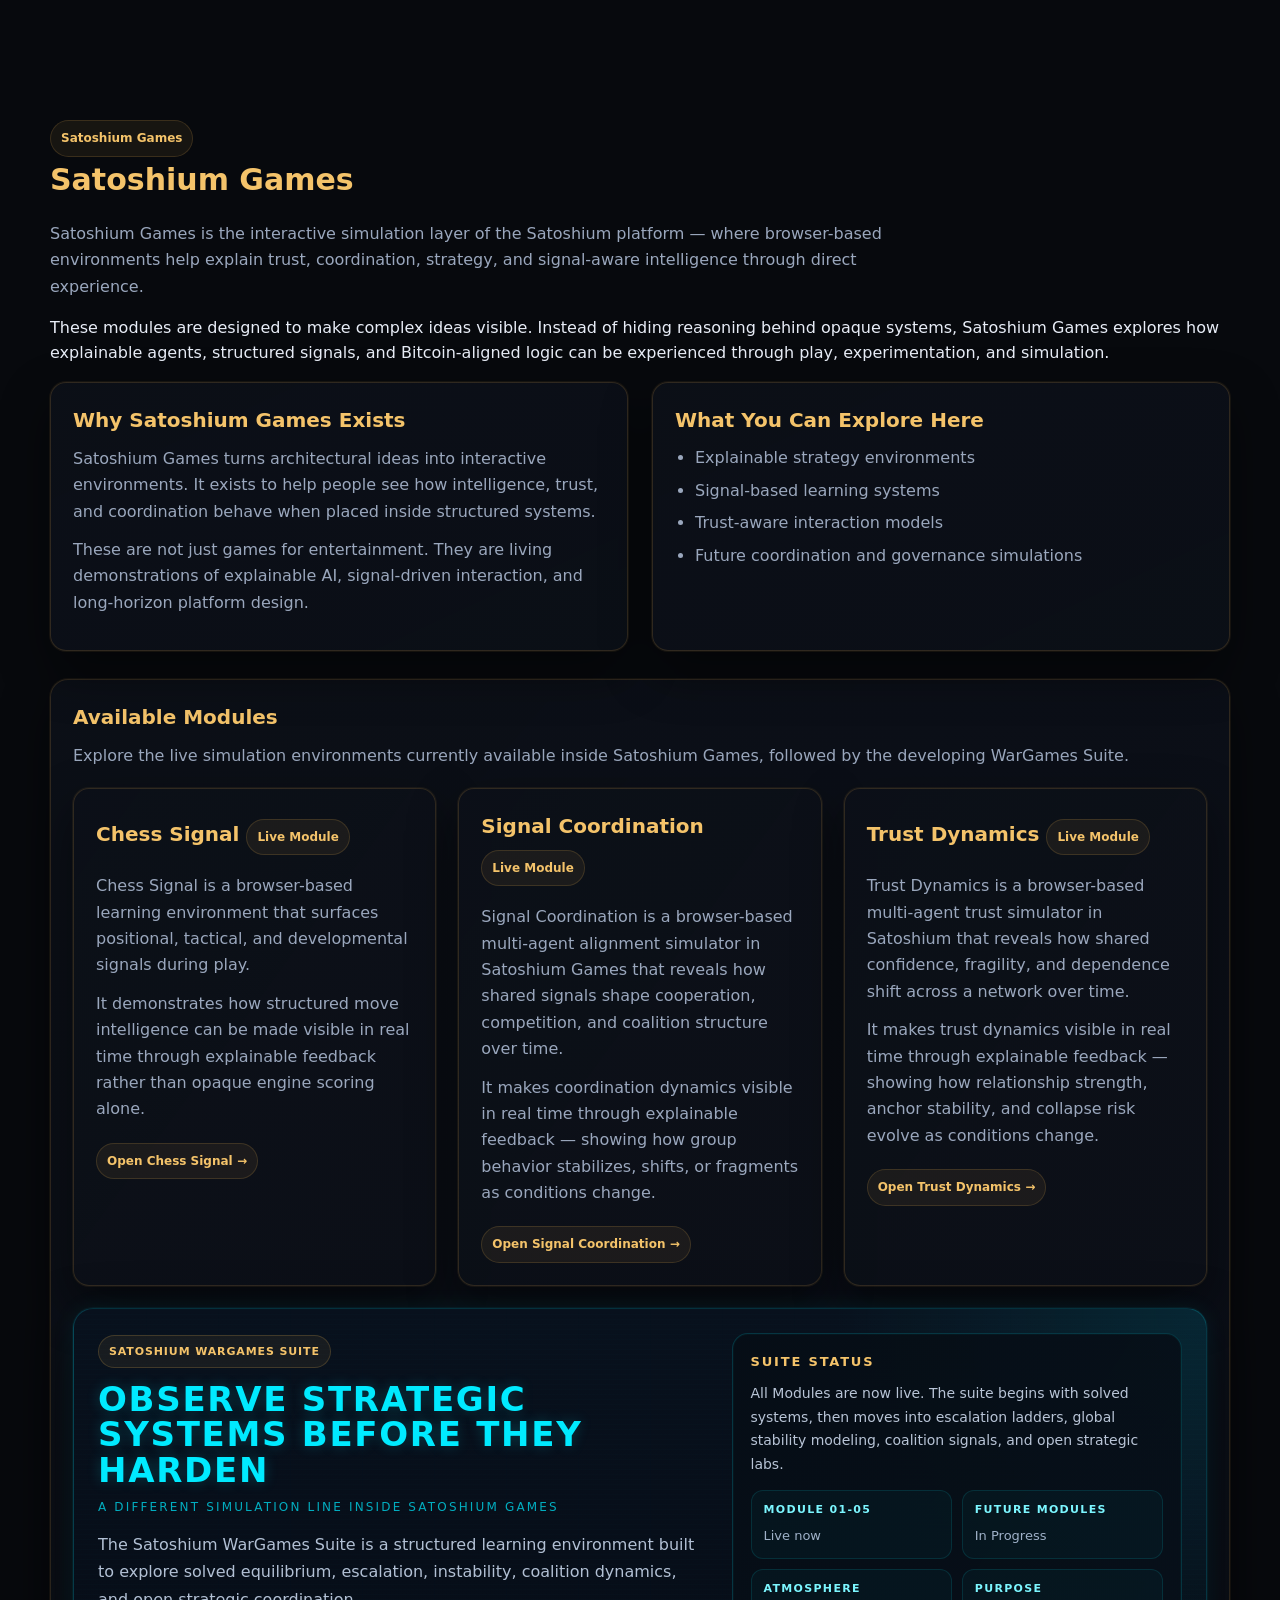
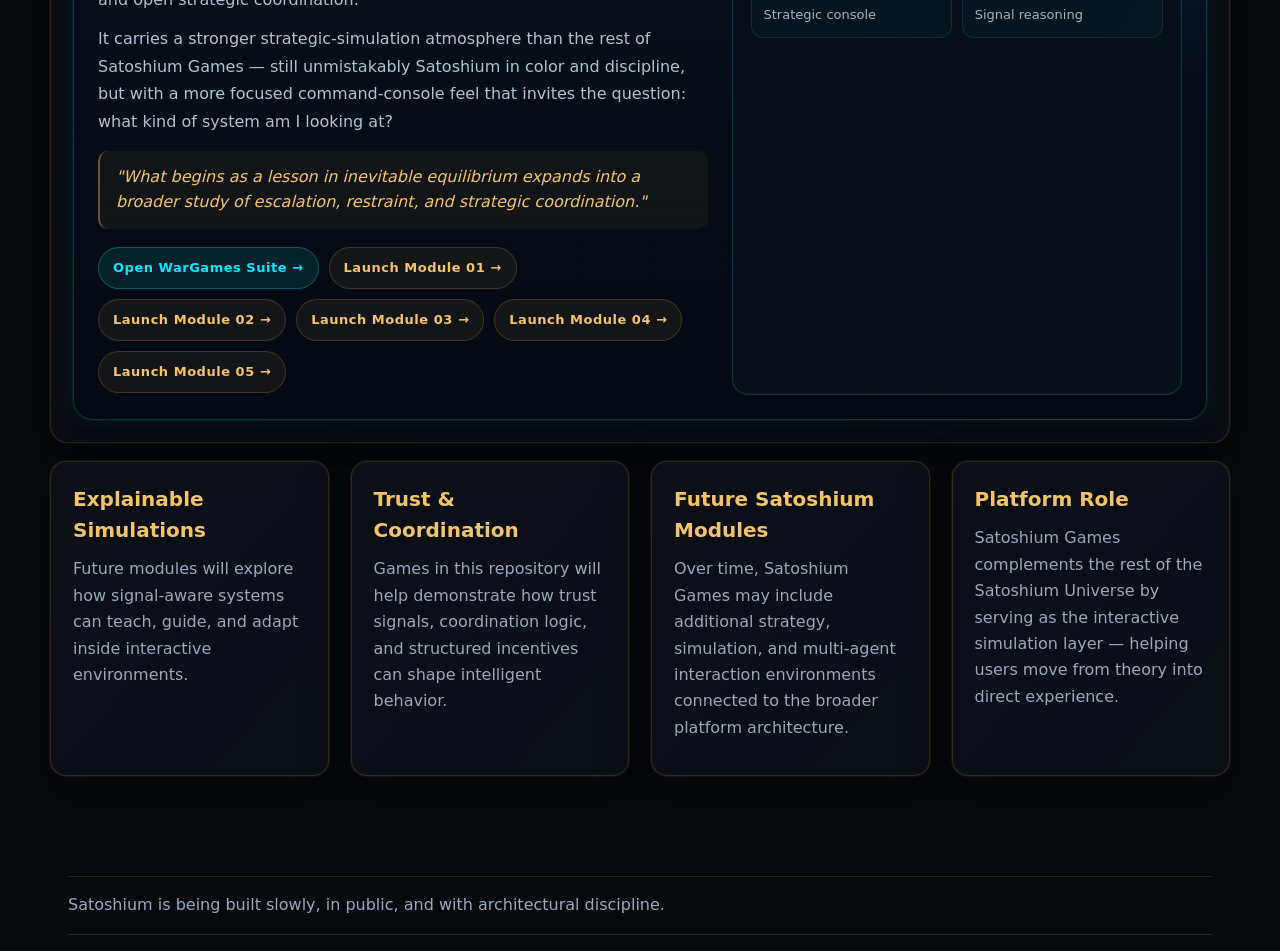
==== commit a6751fec: "Update index.html" ====
--- a/index.html
+++ b/index.html
@@ -7,8 +7,36 @@
 <link rel="alternate icon" href="/assets/favicon.ico">
 <link rel="apple-touch-icon" href="/assets/apple-touch-icon.png">
 <meta name="theme-color" content="#FF2BD6">
-
+ 
 <title>Satoshium Games</title>
+ 
+<!-- TIER 3 — SEO: meta description -->
+<meta name="description" content="Satoshium Games — the interactive simulation layer of the Satoshium platform. Browser-based environments for exploring trust, coordination, strategy, and signal-aware intelligence through play.">
+ 
+<!-- TIER 3 — SEO: Open Graph -->
+<meta property="og:title" content="Satoshium Games">
+<meta property="og:description" content="The interactive simulation layer of the Satoshium platform — browser-based environments for trust, coordination, strategy, and signal-aware intelligence.">
+<meta property="og:type" content="website">
+<meta property="og:url" content="https://satoshium.games/">
+<meta property="og:image" content="https://satoshium.ai/assets/og-games.png">
+<meta property="og:site_name" content="Satoshium Games">
+<meta property="og:locale" content="en_US">
+ 
+<!-- TIER 3 — SEO: Twitter Card -->
+<meta name="twitter:card" content="summary_large_image">
+<meta name="twitter:title" content="Satoshium Games">
+<meta name="twitter:description" content="Interactive simulation layer — trust, coordination, strategy, and signal-aware intelligence through play.">
+<meta name="twitter:image" content="https://satoshium.ai/assets/og-games.png">
+<meta name="twitter:site" content="@SatoshiumAI">
+ 
+<!-- TIER 3 — SEO: canonical URL -->
+<link rel="canonical" href="https://satoshium.games/">
+ 
+<!-- TIER 3 — PERFORMANCE: preconnect + dns-prefetch for external origins -->
+<link rel="preconnect" href="https://satoshium.link" crossorigin>
+<link rel="dns-prefetch" href="https://satoshium.link">
+<link rel="dns-prefetch" href="https://static.cloudflareinsights.com">
+ 
 <style>
 :root{
   --card-wm: url('https://satoshium.link/assets/seal.png');
@@ -19,13 +47,13 @@
   --gold:#d6a34a;
   --gold2:#f4c36a;
   --line:rgba(214,163,74,.18);
-
+ 
   --cyan:#00eaff;
   --cyan2:#7cf6ff;
   --cyan-line:rgba(0,234,255,.18);
   --cyan-line-strong:rgba(0,234,255,.28);
   --cyan-glow:rgba(0,234,255,.12);
-
+ 
   --war-bg1:#050912;
   --war-bg2:#08111d;
   --war-panel:rgba(7,15,24,.95);
@@ -39,8 +67,18 @@
   background:var(--bg);
   color:var(--text);
   font-family:system-ui,-apple-system,Segoe UI,Roboto,Arial,sans-serif;
+  line-height:1.55;
+  /* TIER 3 — UX: smooth scroll for in-page anchors */
+  scroll-behavior:smooth;
 }
 body{padding-top:80px}
+ 
+/* TIER 3 — ACCESSIBILITY: visible keyboard focus ring */
+:focus-visible{
+  outline:2px solid var(--gold2);
+  outline-offset:3px;
+}
+ 
 .wrap{max-width:1180px;margin:0 auto;padding:0 18px}
 .wrap.content{
   opacity:0;
@@ -118,7 +156,10 @@
   opacity:.03;
   filter:blur(1px);
   pointer-events:none;
-}
+  z-index:0;
+}
+/* TIER 3 — CSS: z-index lift so card content renders above ::before watermark */
+.card > *{position:relative;z-index:1}
 .card p{color:var(--muted);margin:0 0 12px;line-height:1.65}
 .card .pill{margin-top:8px}
 .hero-note{margin-top:18px;max-width:860px;line-height:1.65}
@@ -145,7 +186,7 @@
 .button:hover{
   background:rgba(214,163,74,.14);
 }
-
+ 
 /* ===== WarGames Suite row ===== */
 .wargames-row{
   margin-top:22px;
@@ -188,7 +229,7 @@
   opacity:.14;
   pointer-events:none;
 }
-
+ 
 .wargames-inner{
   position:relative;
   z-index:1;
@@ -197,11 +238,11 @@
   gap:24px;
   align-items:stretch;
 }
-
+ 
 .wargames-copy{
   padding:2px 0;
 }
-
+ 
 .wargames-kicker{
   display:inline-flex;
   align-items:center;
@@ -217,7 +258,7 @@
   text-transform:uppercase;
   margin-bottom:14px;
 }
-
+ 
 .wargames-title{
   margin:0 0 10px;
   color:var(--cyan);
@@ -227,7 +268,7 @@
   text-transform:uppercase;
   text-shadow:0 0 14px rgba(0,234,255,.22);
 }
-
+ 
 .wargames-subtitle{
   margin:0 0 14px;
   color:rgba(0,234,255,.72);
@@ -235,14 +276,14 @@
   letter-spacing:.18em;
   text-transform:uppercase;
 }
-
+ 
 .wargames-copy p{
   color:#b2c0d4;
   margin:0 0 12px;
   line-height:1.72;
   max-width:720px;
 }
-
+ 
 .wargames-quote{
   margin-top:16px;
   padding:14px 16px;
@@ -252,7 +293,7 @@
   color:var(--gold2);
   font-style:italic;
 }
-
+ 
 .wargames-side{
   background:linear-gradient(to bottom right, rgba(6,14,22,.96), rgba(8,16,26,.92));
   border:1px solid var(--cyan-line);
@@ -260,7 +301,7 @@
   padding:18px;
   box-shadow:inset 0 0 0 1px rgba(0,234,255,.03);
 }
-
+ 
 .wargames-side h3{
   color:var(--gold2);
   font-size:13px;
@@ -268,28 +309,28 @@
   text-transform:uppercase;
   margin:0 0 10px;
 }
-
+ 
 .wargames-side p{
   color:#b8c4d6;
   margin:0 0 12px;
   line-height:1.68;
   font-size:14px;
 }
-
+ 
 .wargames-status-grid{
   display:grid;
   grid-template-columns:repeat(2,minmax(0,1fr));
   gap:10px;
   margin-top:14px;
 }
-
+ 
 .wargames-status{
   border:1px solid rgba(0,234,255,.12);
   border-radius:12px;
   padding:10px 12px;
   background:rgba(0,234,255,.03);
 }
-
+ 
 .wargames-status strong{
   display:block;
   color:var(--cyan2);
@@ -298,19 +339,19 @@
   text-transform:uppercase;
   margin-bottom:5px;
 }
-
+ 
 .wargames-status span{
   color:#9fb1c8;
   font-size:13px;
 }
-
+ 
 .wargames-actions{
   display:flex;
   flex-wrap:wrap;
   gap:10px;
   margin-top:18px;
 }
-
+ 
 .wargames-button{
   display:inline-flex;
   align-items:center;
@@ -322,33 +363,33 @@
   font-weight:700;
   letter-spacing:.04em;
 }
-
+ 
 .wargames-button.primary{
   border:1px solid var(--cyan-line-strong);
   background:rgba(0,234,255,.10);
   color:var(--cyan);
 }
-
+ 
 .wargames-button.primary:hover{
   background:rgba(0,234,255,.14);
 }
-
+ 
 .wargames-button.secondary{
   border:1px solid rgba(214,163,74,.22);
   background:rgba(214,163,74,.07);
   color:var(--gold2);
 }
-
+ 
 .wargames-button.secondary:hover{
   background:rgba(214,163,74,.11);
 }
-
+ 
 .section-subnote{
   color:var(--muted);
   margin-top:6px;
   line-height:1.65;
 }
-
+ 
 @media (max-width:980px){
   .modules-grid-3{
     grid-template-columns:1fr;
@@ -357,17 +398,39 @@
     grid-template-columns:1fr;
   }
 }
-
+ 
 @media (max-width:640px){
   .wargames-title{font-size:28px}
+}
+ 
+/* TIER 3 — ACCESSIBILITY: reduced-motion guard */
+@media (prefers-reduced-motion:reduce){
+  html,body{
+    scroll-behavior:auto;
+  }
+ 
+  .wrap.content{
+    animation:none;
+    opacity:1;
+    transform:none;
+  }
+ 
+  .card{
+    transition:none;
+  }
+ 
+  .card:hover{
+    transform:none;
+  }
 }
 </style>
 </head>
 <body id="top">
 <div id="topbar-slot" data-topbar="universe"></div>
 <script src="https://satoshium.link/components/topbar-loader.js"></script>
-
-<main class="wrap content">
+ 
+<!-- TIER 3 — ACCESSIBILITY: id="main-content" for landmark targeting -->
+<main id="main-content" class="wrap content">
   <div class="pill">Satoshium Games</div>
   <h1>Satoshium Games</h1>
   <p class="muted hero-note">
@@ -376,11 +439,11 @@
   <p>
     These modules are designed to make complex ideas visible. Instead of hiding reasoning behind opaque systems, Satoshium Games explores how explainable agents, structured signals, and Bitcoin-aligned logic can be experienced through play, experimentation, and simulation.
   </p>
-
+ 
   <div class="games-intro-grid">
-
-    <div class="card">
-      <h2>Why Satoshium Games Exists</h2>
+ 
+    <div class="card" aria-labelledby="heading-why">
+      <h2 id="heading-why">Why Satoshium Games Exists</h2>
       <p>
         Satoshium Games turns architectural ideas into interactive environments. It exists to help people see how intelligence, trust, and coordination behave when placed inside structured systems.
       </p>
@@ -388,9 +451,9 @@
         These are not just games for entertainment. They are living demonstrations of explainable AI, signal-driven interaction, and long-horizon platform design.
       </p>
     </div>
-
-    <div class="card">
-      <h2>What You Can Explore Here</h2>
+ 
+    <div class="card" aria-labelledby="heading-explore">
+      <h2 id="heading-explore">What You Can Explore Here</h2>
       <ul>
         <li>Explainable strategy environments</li>
         <li>Signal-based learning systems</li>
@@ -398,19 +461,19 @@
         <li>Future coordination and governance simulations</li>
       </ul>
     </div>
-
+ 
   </div>
-
-  <section class="section-card" style="--card-wm:url('https://satoshium.link/assets/seal.png');">
-    <h2>Available Modules</h2>
+ 
+  <section class="section-card" style="--card-wm:url('https://satoshium.link/assets/seal.png');" aria-labelledby="heading-modules">
+    <h2 id="heading-modules">Available Modules</h2>
     <p class="section-subnote">
       Explore the live simulation environments currently available inside Satoshium Games, followed by the developing WarGames Suite.
     </p>
-
+ 
     <div class="modules-grid-3">
-
-      <div class="card" style="--card-wm:url('https://satoshium.link/assets/seal.png');">
-        <h2>Chess Signal <span class="pill" style="margin-bottom:8px;">Live Module</span></h2>
+ 
+      <div class="card" style="--card-wm:url('https://satoshium.link/assets/seal.png');" aria-labelledby="heading-chess">
+        <h2 id="heading-chess">Chess Signal <span class="pill" style="margin-bottom:8px;">Live Module</span></h2>
         <p>
           Chess Signal is a browser-based learning environment that surfaces positional, tactical, and developmental signals during play.
         </p>
@@ -419,9 +482,9 @@
         </p>
         <a href="./apps/chess-signal/" class="pill">Open Chess Signal →</a>
       </div>
-
-      <div class="card" style="--card-wm:url('https://satoshium.link/assets/seal.png');">
-        <h2>Signal Coordination <span class="pill" style="margin-bottom:8px;">Live Module</span></h2>
+ 
+      <div class="card" style="--card-wm:url('https://satoshium.link/assets/seal.png');" aria-labelledby="heading-signal">
+        <h2 id="heading-signal">Signal Coordination <span class="pill" style="margin-bottom:8px;">Live Module</span></h2>
         <p>
           Signal Coordination is a browser-based multi-agent alignment simulator in Satoshium Games that reveals how shared signals shape cooperation, competition, and coalition structure over time.
         </p>
@@ -430,9 +493,9 @@
         </p>
         <a href="./apps/signal-coordination/" class="pill">Open Signal Coordination →</a>
       </div>
-
-      <div class="card" style="--card-wm:url('https://satoshium.link/assets/seal.png');">
-        <h2>Trust Dynamics <span class="pill" style="margin-bottom:8px;">Live Module</span></h2>
+ 
+      <div class="card" style="--card-wm:url('https://satoshium.link/assets/seal.png');" aria-labelledby="heading-trust">
+        <h2 id="heading-trust">Trust Dynamics <span class="pill" style="margin-bottom:8px;">Live Module</span></h2>
         <p>
           Trust Dynamics is a browser-based multi-agent trust simulator in Satoshium that reveals how shared confidence, fragility, and dependence shift across a network over time.
         </p>
@@ -441,15 +504,15 @@
         </p>
         <a href="./apps/trust-dynamics/" class="pill">Open Trust Dynamics →</a>
       </div>
-
+ 
     </div>
-
-    <div class="wargames-row">
+ 
+    <div class="wargames-row" aria-labelledby="heading-wargames">
       <div class="wargames-inner">
-
+ 
         <div class="wargames-copy">
           <div class="wargames-kicker">Satoshium WarGames Suite</div>
-          <h2 class="wargames-title">Observe strategic systems before they harden</h2>
+          <h2 id="heading-wargames" class="wargames-title">Observe strategic systems before they harden</h2>
           <div class="wargames-subtitle">A different simulation line inside Satoshium Games</div>
           <p>
             The Satoshium WarGames Suite is a structured learning environment built to explore solved equilibrium, escalation, instability, coalition dynamics, and open strategic coordination.
@@ -458,12 +521,11 @@
             It carries a stronger strategic-simulation atmosphere than the rest of Satoshium Games — still unmistakably Satoshium in color and discipline, but with a more focused command-console feel that invites the question: what kind of system am I looking at?
           </p>
           <div class="wargames-quote">
-            “What begins as a lesson in inevitable equilibrium expands into a broader study of escalation, restraint, and strategic coordination.”
+            "What begins as a lesson in inevitable equilibrium expands into a broader study of escalation, restraint, and strategic coordination."
           </div>
-
+ 
           <div class="wargames-actions">
             <a href="./apps/wargames-suite/" class="wargames-button primary">Open WarGames Suite →</a>
-            <p></p>
             <a href="https://satoshium.games/apps/wargames-suite/tic-tac-toe-signal/" class="wargames-button secondary">Launch Module 01 →</a>
             <a href="https://satoshium.games/apps/wargames-suite/escalation-ladder/" class="wargames-button secondary">Launch Module 02 →</a>
             <a href="https://satoshium.games/apps/wargames-suite/global-stability/" class="wargames-button secondary">Launch Module 03 →</a>
@@ -471,7 +533,7 @@
             <a href="https://satoshium.games/apps/wargames-suite/strategic-signal-lab/" class="wargames-button secondary">Launch Module 05 →</a>
           </div>
         </div>
-
+ 
         <aside class="wargames-side">
           <h3>Suite Status</h3>
           <p>
@@ -496,47 +558,48 @@
             </div>
           </div>
         </aside>
-
+ 
       </div>
     </div>
-
+ 
   </section>
-
-  <section>
+ 
+  <section aria-labelledby="heading-future-section">
+    <h2 id="heading-future-section" class="sr-only">Future Directions</h2>
     <div class="grid">
-
-      <div class="card" style="--card-wm:url('https://satoshium.link/assets/seal.png');">
-        <h2>Explainable Simulations</h2>
+ 
+      <div class="card" style="--card-wm:url('https://satoshium.link/assets/seal.png');" aria-labelledby="heading-explain">
+        <h2 id="heading-explain">Explainable Simulations</h2>
         <p>
           Future modules will explore how signal-aware systems can teach, guide, and adapt inside interactive environments.
         </p>
       </div>
-
-      <div class="card" style="--card-wm:url('https://satoshium.link/assets/seal.png');">
-        <h2>Trust &amp; Coordination</h2>
+ 
+      <div class="card" style="--card-wm:url('https://satoshium.link/assets/seal.png');" aria-labelledby="heading-trustcoord">
+        <h2 id="heading-trustcoord">Trust &amp; Coordination</h2>
         <p>
           Games in this repository will help demonstrate how trust signals, coordination logic, and structured incentives can shape intelligent behavior.
         </p>
       </div>
-
-      <div class="card" style="--card-wm:url('https://satoshium.link/assets/seal.png');">
-        <h2>Future Satoshium Modules</h2>
+ 
+      <div class="card" style="--card-wm:url('https://satoshium.link/assets/seal.png');" aria-labelledby="heading-futuremod">
+        <h2 id="heading-futuremod">Future Satoshium Modules</h2>
         <p>
           Over time, Satoshium Games may include additional strategy, simulation, and multi-agent interaction environments connected to the broader platform architecture.
         </p>
       </div>
-
-      <div class="card" style="--card-wm:url('https://satoshium.link/assets/seal.png');">
-        <h2>Platform Role</h2>
+ 
+      <div class="card" style="--card-wm:url('https://satoshium.link/assets/seal.png');" aria-labelledby="heading-role">
+        <h2 id="heading-role">Platform Role</h2>
         <p>
           Satoshium Games complements the rest of the Satoshium Universe by serving as the interactive simulation layer — helping users move from theory into direct experience.
         </p>
       </div>
-
+ 
     </div>
   </section>
 </main>
-
+ 
 <div class="wrap reflection">
   <hr>
   <div id="random-saying" class="muted" style="margin-bottom:14px; max-width:760px;">
@@ -545,7 +608,7 @@
   <hr>
   <div id="footer-container"></div>
 </div>
-
+ 
 <script src="https://satoshium.link/assets/sayings.js"></script>
 <script>
 fetch("https://satoshium.link/components/footer.html")
@@ -555,5 +618,8 @@
   });
 </script>
 <!-- Cloudflare Web Analytics --><script defer src='https://static.cloudflareinsights.com/beacon.min.js' data-cf-beacon='{"token": "1183478d1adc4f7ab3d63ff8cfaf459b"}'></script><!-- End Cloudflare Web Analytics -->
+ 
+<!-- TIER 3 — ACCESSIBILITY: screen-reader-only utility (for hidden section heading) -->
+<style>.sr-only{position:absolute;width:1px;height:1px;padding:0;margin:-1px;overflow:hidden;clip:rect(0,0,0,0);white-space:nowrap;border:0}</style>
 </body>
 </html>
